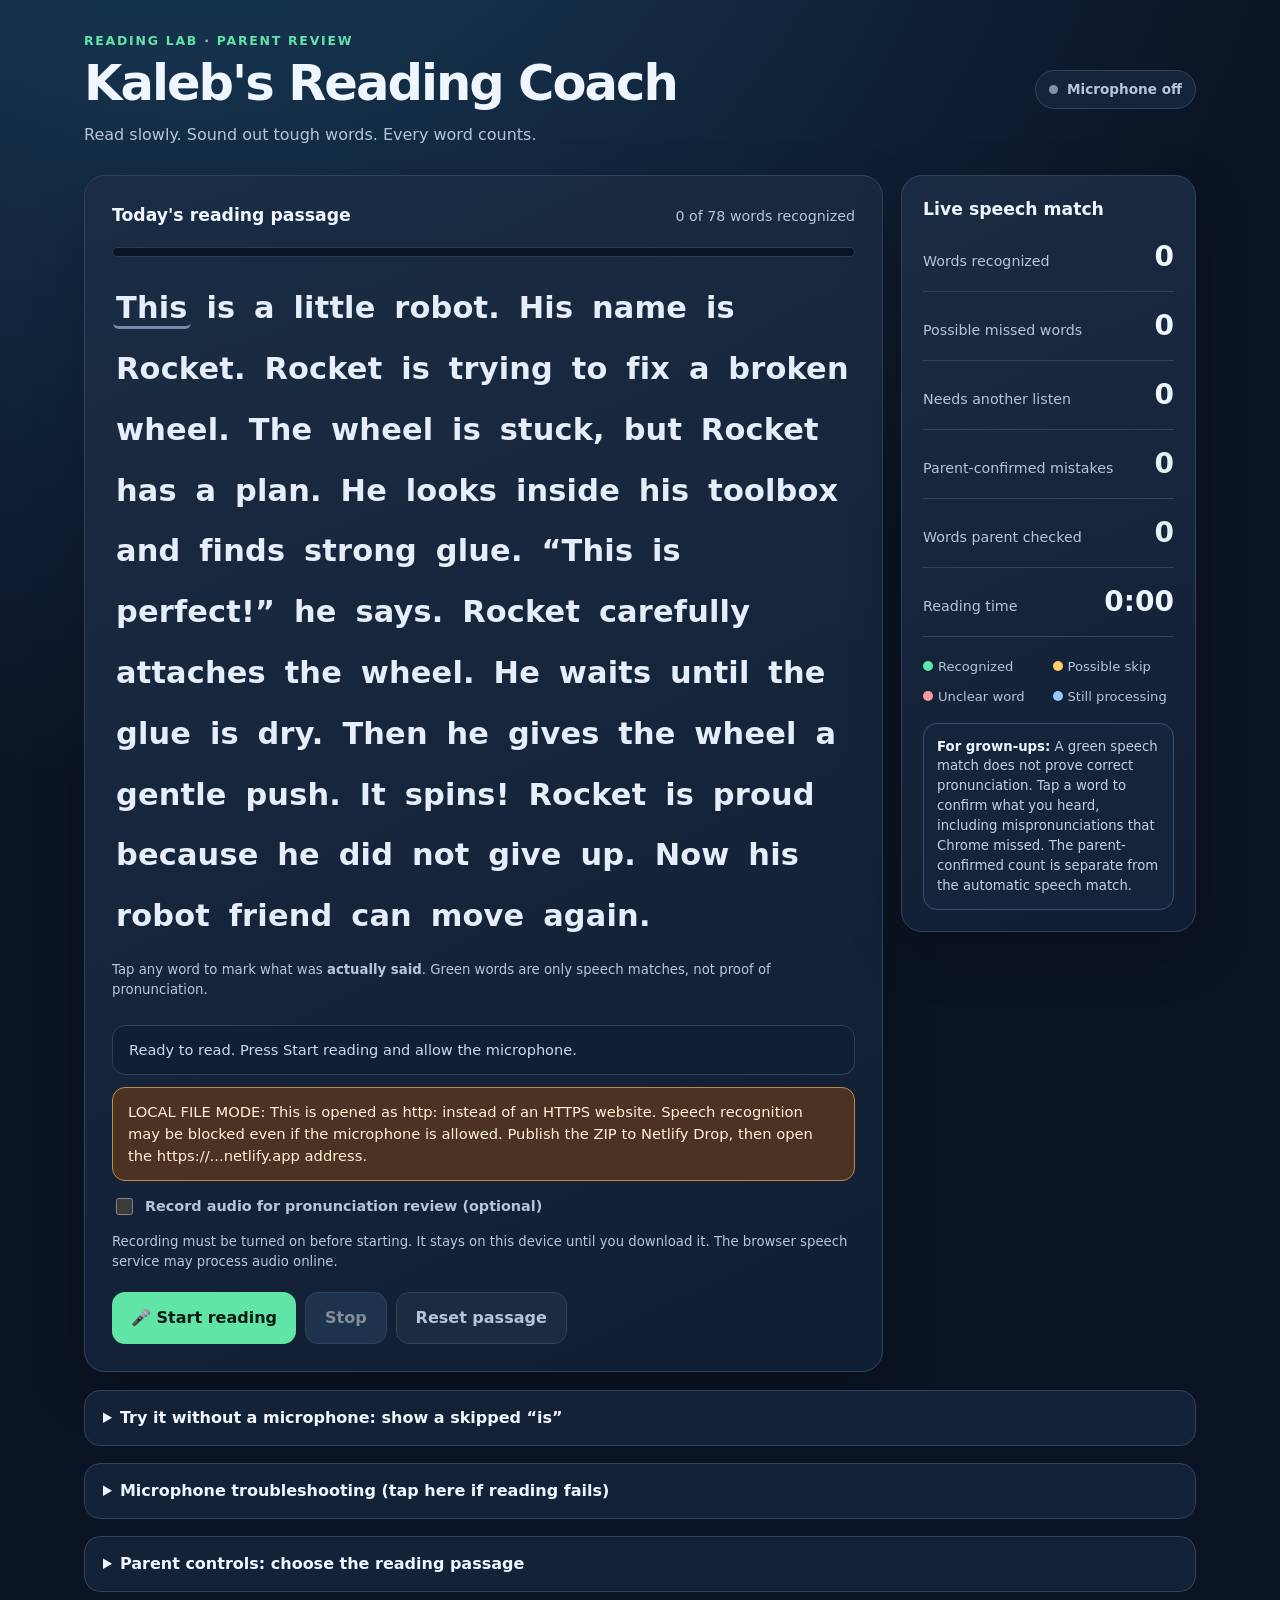
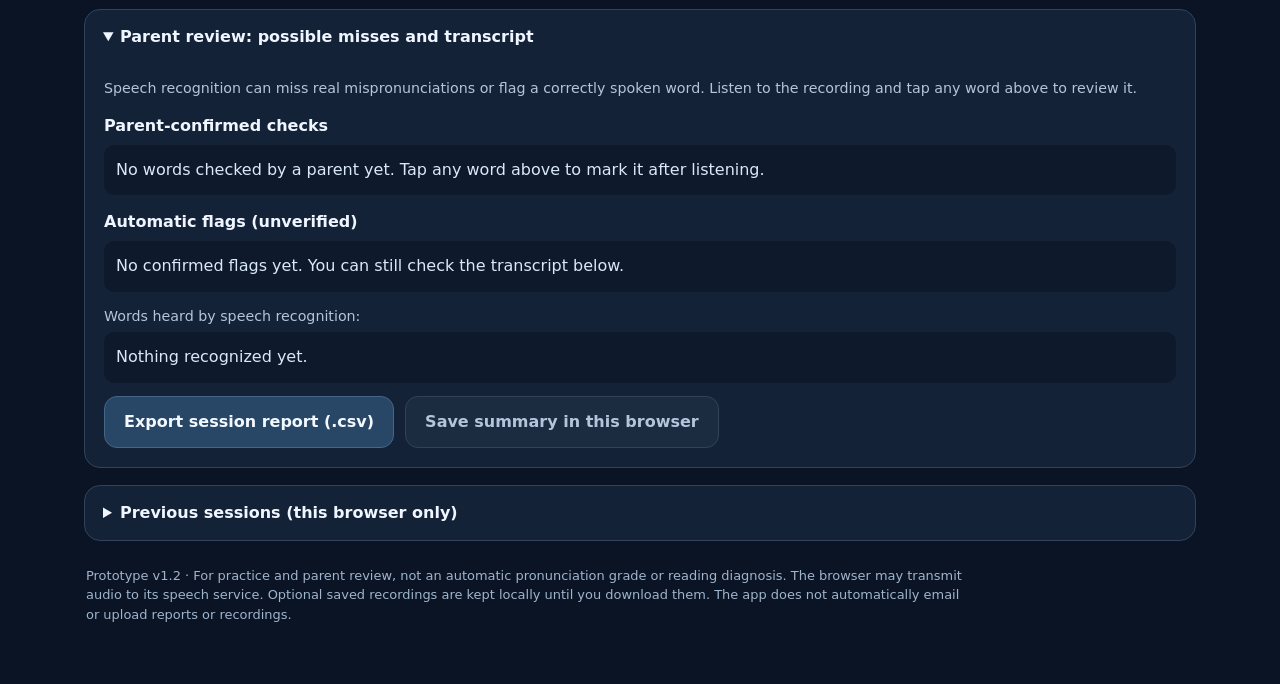
==== index.html @ f63aec81 "Publish original Reading Coach v1.2 app" ====
<!DOCTYPE html>
<html lang="en">
<head>
<meta charset="utf-8" />
<meta name="viewport" content="width=device-width, initial-scale=1" />
<meta name="color-scheme" content="dark" />
<title>Kaleb's Reading Coach | v1.2</title>
<style>
  :root { --bg: #0b1424; --panel: #16243a; --panel2:#101e32; --edge:#31425a; --text:#eff6ff; --muted:#b4c5db; --green:#61e5a6; --blue:#92caff; --amber:#ffce6a; --red:#ff9a98; --shadow:0 20px 55px rgba(0,0,0,.18); }
  * { box-sizing:border-box; }
  body { margin:0; color:var(--text); background:radial-gradient(circle at 15% -15%,#1a4060 0,transparent 40%),var(--bg); font-family:system-ui,-apple-system,"Segoe UI",Roboto,Arial,sans-serif; line-height:1.5; }
  button,input,textarea { font:inherit; }
  button { cursor:pointer; border:0; border-radius:13px; font-weight:720; padding:13px 19px; transition:transform .12s, filter .12s; }
  button:hover:not(:disabled) { filter:brightness(1.12); transform:translateY(-1px); }
  button:disabled { cursor:not-allowed; opacity:.5; }
  button:focus-visible, textarea:focus-visible, summary:focus-visible { outline:3px solid var(--blue); outline-offset:3px; }
  .wrap { max-width:1150px; margin:0 auto; padding:32px 19px 60px; }
  .top { display:flex; gap:18px; align-items:center; justify-content:space-between; flex-wrap:wrap; }
  .eyebrow { margin:0 0 5px; color:var(--green); text-transform:uppercase; font-weight:850; letter-spacing:.14em; font-size:.78rem; }
  h1 { font-size:clamp(2rem,5vw,3.1rem); line-height:1.12; margin:0; letter-spacing:-.04em; }
  .tagline { color:var(--muted); font-size:1rem; margin:12px 0 0; }
  .status { border:1px solid var(--edge); border-radius:100px; padding:8px 13px; background:var(--panel); color:var(--muted); font-size:.85rem; font-weight:730; display:inline-flex; gap:9px; align-items:center; }
  .dot { display:inline-block; width:9px; height:9px; background:#8292a5; border-radius:50%; }
  .status.live .dot { background:var(--green); box-shadow:0 0 0 5px rgba(97,229,166,.13); animation:breathe 1.5s ease-in-out infinite; }
  @keyframes breathe { 50% { opacity:.45; } }
  .main { display:grid; grid-template-columns:minmax(0,1fr) 295px; gap:18px; margin-top:28px; }
  .card { background:linear-gradient(155deg,rgba(27,45,68,.94),rgba(17,31,52,.96)); border:1px solid var(--edge); border-radius:21px; box-shadow:var(--shadow); }
  .reading { padding:27px; min-height:350px; }
  .sectiontop { display:flex; gap:10px; flex-wrap:wrap; align-items:center; justify-content:space-between; margin-bottom:18px; }
  h2 { font-size:1.08rem; margin:0; }
  .small { color:var(--muted); font-size:.89rem; }
  .meter { background:#091426; height:10px; border-radius:100px; overflow:hidden; margin:0 0 21px; border:1px solid #2a3b50; }
  .fill { height:100%; width:0; border-radius:100px; background:linear-gradient(90deg,#3fd9a1,#c0fbbb); transition:width .3s; }
  .passage { line-height:2.0; font-size:clamp(1.3rem,2.5vw,1.9rem); font-weight:590; letter-spacing:.006em; }
  .word { padding:1px 3px; margin:0 1px; border-radius:6px; display:inline; box-decoration-break:clone; -webkit-box-decoration-break:clone; color:#e5eefa; border-bottom:3px solid transparent; transition:background .15s,color .15s; }
  .word.correct { background:rgba(40,180,117,.19); color:#a0f7cb; border-bottom-color:#43d892; }
  .word.possible { background:rgba(255,194,62,.19); color:#ffe2a0; border-bottom-color:#ffbb36; }
  .word.check { background:rgba(251,101,96,.17); color:#ffb9b7; border-bottom-color:#fc7972; }
  .word.pending { background:rgba(107,180,247,.12); color:#d5eaff; border-bottom-color:#70b5ff; }
  .word.maybe { background:rgba(248,202,106,.08); color:#f4dab1; border-bottom-color:#f3c677; }
  .word.next { border-bottom-color:#758da8; }
  .word { cursor:pointer; }
  .word:focus-visible { outline:3px solid #c2d8f5; outline-offset:3px; }
  .word.parent-correct { background:rgba(42,171,117,.26); border-bottom-color:#e8fff0; color:#f0fff6; }
  .word.parent-pronunciation { background:rgba(235,88,138,.3); border-bottom-color:#ff83a8; color:#ffe3ed; }
  .word.parent-skipped { background:rgba(255,169,62,.3); border-bottom-color:#ffb350; color:#fff0d8; }
  .word.parent-unsure { background:rgba(155,151,246,.25); border-bottom-color:#b9b5ff; color:#ebeaff; }
  .manualPanel { background:#102b38; border:1px solid #37627a; margin-top:16px; padding:15px; border-radius:15px; }
  .manualPanel[hidden] { display:none; }
  .manualPanel strong { font-size:1.08rem; color:#f4fff7; }
  .manualPanel .row { margin-top:10px; }
  .manualPanel button { padding:10px 12px; font-size:.85rem; }
  .smallnote { font-size:.83rem; color:#b2c8dd; }
  .parentStats { color:#e0f5f2; }

  .connectionWarning { margin-top:12px; padding:13px 15px; background:#4b3222; border:1px solid #bd8d48; border-radius:13px; color:#fff1d3; font-size:.92rem; }
  .connectionWarning[hidden] {display:none;}
  .hint { background:#101f31; border:1px solid #2c425a; border-radius:13px; padding:13px 16px; margin-top:25px; font-size:.91rem; color:#cbd9ed; }
  .controls { display:flex; gap:9px; margin-top:20px; flex-wrap:wrap; }
  .primary { color:#061b16; background:var(--green); }
  .secondary { color:#f2f8ff; background:#284665; border:1px solid #456687; }
  .ghost { color:var(--muted); background:#1b2b40; border:1px solid var(--edge); }
  .side { padding:21px; align-self:start; }
  .stat { display:flex; justify-content:space-between; gap:10px; align-items:baseline; padding:13px 0; border-bottom:1px solid #304159; }
  .stat:last-of-type { border:0; }
  .stat strong { font-size:1.75rem; font-variant-numeric:tabular-nums; }
  .stat span { font-size:.89rem; color:var(--muted); }
  .legend { display:grid; grid-template-columns:1fr 1fr; gap:10px 8px; font-size:.82rem; color:var(--muted); padding-top:20px; }
  .key { width:10px;height:10px; display:inline-block; border-radius:50%; margin-right:5px; }
  .info { margin-top:16px; border:1px solid #365077; background:#14253b; border-radius:14px; padding:13px; font-size:.83rem; color:#bcd1e8; }
  .info strong {color:#ecf5ff;}
  .below { margin-top:18px; display:grid; gap:17px; }
  details { border:1px solid var(--edge); border-radius:16px; background:#142238; overflow:hidden; }
  summary { padding:15px 18px; cursor:pointer; font-weight:750; }
  .inner { padding:0 19px 19px; }
  label { display:block; margin-bottom:6px; font-weight:720; font-size:.87rem; }
  textarea { width:100%; min-height:145px; resize:vertical; background:#0d1829; border:1px solid #405471; border-radius:11px; padding:12px 14px; color:#eff6ff; }
  .row { display:flex; gap:11px; align-items:center; flex-wrap:wrap; }
  .row > * { flex-shrink:0; }
  .checkbox { margin:14px 0; display:flex; align-items:center; gap:9px; font-size:.9rem; color:var(--muted); }
  .checkbox input { width:17px; height:17px; accent-color:#58dca4; }
  .recordings { border:1px solid var(--edge); background:#0e1a2d; border-radius:13px; padding:13px; margin-top:15px; }
  .recordings audio { width:100%; margin-top:9px; }
  .results { line-height:1.65; white-space:pre-wrap; word-wrap:break-word; background:#0e192b; padding:12px; border-radius:10px; color:#d9e9fa; }
  .historyitem { padding:8px 0; border-bottom:1px solid #304159; color:#c2d2e6; }
  .historyitem:last-child {border:0;}
  .footer { font-size:.81rem; color:#9fb4cd; margin:25px 2px 0; max-width:880px; }
  .sr-only { position:absolute; width:1px;height:1px; padding:0;margin:-1px;overflow:hidden;clip:rect(0,0,0,0);white-space:nowrap;border:0; }
  @media(max-width:760px){ .main{grid-template-columns:1fr}.reading{padding:20px; min-height:240px}.side{padding:18px}.wrap{padding-top:24px}.passage{line-height:2.15}.controls button{flex:1}.tagline{font-size:.93rem} }
</style>
</head>
<body>
<div class="wrap">
  <header class="top">
    <div><p class="eyebrow">Reading Lab · Parent Review</p><h1>Kaleb's Reading Coach</h1><p class="tagline">Read slowly. Sound out tough words. Every word counts.</p></div>
    <div class="status" id="micStatus"><span class="dot"></span><span id="statusText">Microphone off</span></div>
  </header>
  <main class="main">
    <section class="card reading" aria-label="Reading passage">
      <div class="sectiontop"><h2>Today's reading passage</h2><span class="small" id="counter">0 of 0 words recognized</span></div>
      <div class="meter" role="progressbar" aria-label="Words recognized" aria-valuemin="0" aria-valuemax="100" aria-valuenow="0" id="bar"><div class="fill" id="fill"></div></div>
      <div class="passage" id="passage" aria-label="Interactive words; tap any word to review it"></div>
      <p class="smallnote">Tap any word to mark what was <strong>actually said</strong>. Green words are only speech matches, not proof of pronunciation.</p>
      <div class="manualPanel" id="manualPanel" hidden>
        <div>Parent reviewing word <strong id="selectedWord">-</strong></div>
        <div class="smallnote" id="selectedWordStatus">Listen to the recording or the child before marking.</div>
        <div class="row">
          <button type="button" class="primary" data-parent-mark="correct">Read correctly</button>
          <button type="button" class="secondary" data-parent-mark="pronunciation">Mispronounced</button>
          <button type="button" class="secondary" data-parent-mark="skipped">Skipped</button>
          <button type="button" class="secondary" data-parent-mark="unsure">Not sure</button>
          <button type="button" class="ghost" data-parent-mark="clear">Clear mark</button>
        </div>
      </div>
      <div class="hint" id="hint" role="status">Press <strong>Start reading</strong>, allow the microphone, and read the passage aloud. Try your best, not your fastest.</div>
      <div id="connectionWarning" class="connectionWarning" role="alert" hidden></div>
      <label class="checkbox"><input id="recordAudio" type="checkbox"> Record audio for pronunciation review (optional)</label>
      <p class="smallnote">Recording must be turned on before starting. It stays on this device until you download it. The browser speech service may process audio online.</p>
      <div class="controls">
        <button class="primary" id="startBtn">🎤 Start reading</button>
        <button class="secondary" id="stopBtn" disabled>Stop</button>
        <button class="ghost" id="resetBtn">Reset passage</button>
      </div>
    </section>
    <aside class="card side" aria-label="Reading summary">
      <h2>Live speech match</h2>
      <div class="stat"><span>Words recognized</span><strong id="matched">0</strong></div>
      <div class="stat"><span>Possible missed words</span><strong id="missed">0</strong></div>
      <div class="stat"><span>Needs another listen</span><strong id="unclear">0</strong></div>
      <div class="stat"><span>Parent-confirmed mistakes</span><strong id="parentErrors" class="parentStats">0</strong></div>
      <div class="stat"><span>Words parent checked</span><strong id="parentReviewed" class="parentStats">0</strong></div>
      <div class="stat"><span>Reading time</span><strong id="clock">0:00</strong></div>
      <div class="legend">
        <div><span class="key" style="background:#61e5a6"></span>Recognized</div>
        <div><span class="key" style="background:#ffce6a"></span>Possible skip</div>
        <div><span class="key" style="background:#ff9a98"></span>Unclear word</div>
        <div><span class="key" style="background:#92caff"></span>Still processing</div>
      </div>
      <div class="info"><strong>For grown-ups:</strong> A green speech match does not prove correct pronunciation. Tap a word to confirm what you heard, including mispronunciations that Chrome missed. The parent-confirmed count is separate from the automatic speech match.</div>
    </aside>
  </main>
  <section class="below">
    <details><summary>Try it without a microphone: show a skipped “is”</summary>
      <div class="inner"><p class="small">See what the colours look like. The demo intentionally skips a word in a short sentence.</p><button class="secondary" id="demoBtn">Run skipped-word demo</button> <button class="ghost" id="demoCorrectBtn">Run correct-reading demo</button></div>
    </details>
    <details id="diagnostics"><summary>Microphone troubleshooting (tap here if reading fails)</summary>
      <div class="inner">
        <p class="small">First open the app using an https:// website, not a downloaded file. Then run the check below. It requests the microphone briefly and immediately releases it. It does not record or save sound.</p>
        <button class="secondary" id="micTestBtn">Check microphone permission</button>
        <p class="results" id="micTestResult" role="status" style="margin-top:12px">Not checked yet.</p>
        <p class="small" id="environmentDetails"></p>
      </div>
    </details>
    <details><summary>Parent controls: choose the reading passage</summary>
      <div class="inner"><label for="passageInput">Paste your own short passage (roughly 30–200 words)</label><textarea id="passageInput" spellcheck="true"></textarea><p class="small">Start with a short, plain-text passage. Comic-book speech bubbles and photo-to-text import can come later.</p><div class="row"><button class="secondary" id="loadBtn">Use this passage</button><button class="ghost" id="sampleBtn">Restore sample</button></div><p class="small">Recordings are optional and not sent to us. Use the visible recording toggle above the Start button before reading.</p></div>
    </details>
    <details open><summary>Parent review: possible misses and transcript</summary>
      <div class="inner"><p class="small">Speech recognition can miss real mispronunciations or flag a correctly spoken word. Listen to the recording and tap any word above to review it.</p><h3 style="font-size:1rem;margin:10px 0 7px">Parent-confirmed checks</h3><div id="parentMarkSummary" class="results">No words checked by a parent yet.</div><h3 style="font-size:1rem;margin:15px 0 7px">Automatic flags (unverified)</h3><div id="issueList" class="results">No flagged words yet.</div><p class="small" style="margin-bottom:5px">Words heard by speech recognition:</p><div id="heardText" class="results">Nothing recognized yet.</div><div class="row" style="margin-top:13px"><button class="secondary" id="exportBtn">Export session report (.csv)</button><button class="ghost" id="saveBtn">Save summary in this browser</button></div><div id="audioPanel" class="recordings" hidden><strong>Audio recording</strong><audio id="player" controls></audio><div class="row" style="margin-top:9px"><button class="secondary" id="downloadAudioBtn">Download audio</button></div></div></div>
    </details>
    <details><summary>Previous sessions (this browser only)</summary><div class="inner" id="history">No previous sessions.</div></details>
  </section>
  <p class="footer">Prototype v1.2 · For practice and parent review, not an automatic pronunciation grade or reading diagnosis. The browser may transmit audio to its speech service. Optional saved recordings are kept locally until you download them. The app does not automatically email or upload reports or recordings.</p>
</div>
<script>
(() => {
  'use strict';
  const DEFAULT_PASSAGE = 'This is a little robot. His name is Rocket. Rocket is trying to fix a broken wheel. The wheel is stuck, but Rocket has a plan. He looks inside his toolbox and finds strong glue. “This is perfect!” he says. Rocket carefully attaches the wheel. He waits until the glue is dry. Then he gives the wheel a gentle push. It spins! Rocket is proud because he did not give up. Now his robot friend can move again.';
  const DEMO_PASSAGE = 'This is glue. Strong stuff!';
  const $ = id => document.getElementById(id);
  const Recognition = window.SpeechRecognition || window.webkitSpeechRecognition;
  let expected = [], states = [], currentlyListening = false, recognition = null;
  let previousFinal = '', currentFinal = '', currentInterim = '', startsAt = 0, elapsedBefore = 0, timer = null;
  let mediaRecorder = null, mediaStream = null, recordedChunks = [], recordedBlob = null, audioObjectUrl = null;
  let parentMarks = new Map();
  let selectedWordIndex = null;
  const markLabels = {correct:'Read correctly',pronunciation:'Mispronounced',skipped:'Skipped',unsure:'Not sure'};
  let history = [];
  try { history = JSON.parse(localStorage.getItem('kaleb-reading-history-v1') || '[]'); if (!Array.isArray(history)) history = []; } catch { history=[]; }
  const normalize = s => s.toLowerCase().normalize('NFD').replace(/[\p{M}]/gu,'').replace(/[^\p{L}\p{N}]/gu,'');
  const speechWords = s => (s.match(/[\p{L}\p{M}\p{N}]+(?:['’][\p{L}\p{M}\p{N}]+)*/gu) || []).map(normalize).filter(Boolean);
  function createExpected(text) {
    const tokens = text.match(/\S+/g) || [];
    return tokens.map(display=>({display, value:normalize(display)})).filter(w=>w.value).slice(0,230);
  }
  const allHeard = () => [previousFinal,currentFinal,currentInterim].filter(Boolean).join(' ').trim();
  const finalHeard = () => [previousFinal,currentFinal].filter(Boolean).join(' ').trim();
  const clockFormat = sec => Math.floor(sec / 60) + ':' + String(sec % 60).padStart(2,'0');
  function elapsed() { return elapsedBefore + (currentlyListening && startsAt ? Math.floor((Date.now()-startsAt)/1000) : 0); }
  function setHint(txt) { $('hint').textContent = txt; }
  function setStatus(txt,live) { $('statusText').textContent=txt; $('micStatus').classList.toggle('live',!!live); }
  function align(heard, confirmedCount) {
    const n=heard.length, m=Math.min(expected.length,Math.max(12,n+16)), stride=n+1;
    const costs=new Float32Array((m+1)*stride), back=new Uint8Array((m+1)*stride);
    const INS=1.15, SKIP=1.15, SUB=1.8;
    for(let i=1;i<=m;i++){costs[i*stride]=i*SKIP;back[i*stride]=2;}
    for(let j=1;j<=n;j++){costs[j]=j*INS;back[j]=3;}
    for(let i=1;i<=m;i++) {
      for(let j=1;j<=n;j++) {
        const exact=expected[i-1].value===heard[j-1];
        let value=costs[(i-1)*stride+j-1]+(exact?0:SUB), dir=1;
        const skip=costs[(i-1)*stride+j]+SKIP;
        const extra=costs[i*stride+j-1]+INS;
        if(skip<value-.00001) { value=skip;dir=2; }
        if(extra<value-.00001) { value=extra;dir=3; }
        costs[i*stride+j]=value; back[i*stride+j]=dir;
      }
    }
    // The text after the last recognized word has not yet been read; do not mark it as skipped.
    let bestEnd=0, bestCost=Infinity;
    for(let i=0;i<=m;i++) {
      const cost=costs[i*stride+n] - i*0.0001;
      if(cost<bestCost){bestCost=cost;bestEnd=i;}
    }
    const result=new Array(expected.length).fill('unread');
    let i=bestEnd, j=n;
    while(i>0 || j>0){
      const dir=back[i*stride+j];
      if(dir===1){
        const exact=expected[i-1].value===heard[j-1];
        result[i-1]=exact ? (j<=confirmedCount?'correct':'pending') : (j<=confirmedCount?'check':'pending');
        i--; j--;
      } else if(dir===2){
        result[i-1]=j<=confirmedCount?'possible':'maybe';
        i--;
      } else if(dir===3){j--;}
      else {break;}
    }
    return result;
  }
  function render() {
    const heard=speechWords(allHeard()); const confirmedCount=speechWords(finalHeard()).length;
    states=align(heard,confirmedCount);
    const passage=$('passage'); passage.replaceChildren();
    const firstUnread=states.findIndex(s=>s==='unread');
    expected.forEach((word,index)=>{
      const span=document.createElement('span');
      span.className='word '+states[index]+(index===firstUnread?' next':'');
      const manualMark=parentMarks.get(index);
      if(manualMark)span.classList.add('parent-'+manualMark);
      span.dataset.index=String(index);
      span.setAttribute('role','button');
      span.tabIndex=0;
      span.setAttribute('aria-label',`Review word ${index+1}: ${word.display}. ${manualMark ? markLabels[manualMark] : 'No parent mark yet'}`);
      span.textContent=word.display;
      span.title=states[index]==='correct'?'Recognized':states[index]==='possible'?'Possible skip — adult check needed':states[index]==='check'?'Recognition did not match this word': 'Not confirmed yet';
      passage.append(span,document.createTextNode(' '));
    });
    const correct=states.filter(s=>s==='correct').length;
    const possible=states.filter(s=>s==='possible').length;
    const unclear=states.filter(s=>s==='check').length;
    $('matched').textContent=correct; $('missed').textContent=possible; $('unclear').textContent=unclear;
    $('parentErrors').textContent=[...parentMarks.values()].filter(v=>v==='pronunciation'||v==='skipped').length;
    $('parentReviewed').textContent=parentMarks.size;
    $('counter').textContent=`${correct} of ${expected.length} words recognized`;
    const percentage=expected.length?Math.round(correct/expected.length*100):0;
    $('fill').style.width=percentage+'%'; $('bar').setAttribute('aria-valuenow',percentage);
    $('clock').textContent=clockFormat(elapsed());
    const issues=expected.map((w,index)=>({w,index,state:states[index]})).filter(x=>x.state==='possible'||x.state==='check');
    $('issueList').textContent=issues.length ? issues.map(x=>`Word ${x.index+1}: "${x.w.display}" — ${x.state==='possible'?'possible skipped word':'heard differently / needs check'}`).join('\n') : 'No confirmed flags yet. You can still check the transcript below.';
    $('heardText').textContent=allHeard() || 'Nothing recognized yet.';
    const manual=[...parentMarks].sort((a,b)=>a[0]-b[0]).map(([index,mark])=>`Word ${index+1}: "${expected[index].display}" - ${markLabels[mark]}`);
    $('parentMarkSummary').textContent=manual.length?manual.join('\n'):'No words checked by a parent yet. Tap any word above to mark it after listening.';
    renderParentSelection();
  }
  function renderParentSelection(){
    const valid=Number.isInteger(selectedWordIndex)&&selectedWordIndex>=0&&selectedWordIndex<expected.length;
    $('manualPanel').hidden=!valid;
    if(!valid)return;
    const idx=selectedWordIndex;
    $('selectedWord').textContent=`#${idx+1} "${expected[idx].display}"`;
    const mark=parentMarks.get(idx);
    $('selectedWordStatus').textContent=mark?`Parent marked: ${markLabels[mark]}. Tap another result to change it.`:'No parent mark yet. Check the recording or listen live before deciding.';
  }
  function selectWord(index){
    if(!Number.isInteger(index)||index<0||index>=expected.length)return;
    selectedWordIndex=index;
    renderParentSelection();
    if(window.innerWidth<760)$('manualPanel').scrollIntoView({behavior:'smooth',block:'nearest'});
  }
  function applyParentMark(mark){
    if(selectedWordIndex===null||!expected[selectedWordIndex])return;
    if(mark==='clear')parentMarks.delete(selectedWordIndex);
    else if(Object.hasOwn(markLabels,mark))parentMarks.set(selectedWordIndex,mark);
    render();
  }
  function clearTranscript() { previousFinal=''; currentFinal=''; currentInterim=''; elapsedBefore=0; startsAt=0; parentMarks.clear(); selectedWordIndex=null; render(); }
  function updateButtons() { $('startBtn').disabled=currentlyListening; $('stopBtn').disabled=!currentlyListening; $('loadBtn').disabled=currentlyListening; $('resetBtn').disabled=currentlyListening; $('demoBtn').disabled=currentlyListening; $('demoCorrectBtn').disabled=currentlyListening; $('recordAudio').disabled=currentlyListening; }
  function setPassage(text, persist=true) {
    const tokens=createExpected(text);
    if(!tokens.length) {alert('Please add at least one readable word.');return false;}
    expected=tokens; $('passageInput').value=text; clearTranscript(); setHint('Ready to read. Press Start reading and allow the microphone.');
    if(persist)try { localStorage.setItem('kaleb-reading-passage-v1',text); } catch {}
    return true;
  }
  function refreshHistory(){
    const div=$('history');div.replaceChildren();
    if(!history.length){div.textContent='No previous sessions.';return;}
    history.slice(0,12).forEach(item=>{
      const line=document.createElement('div'); line.className='historyitem';
      const parentInfo=Number.isInteger(item.parentReviewed)?` Parent checked ${item.parentReviewed}; confirmed ${item.parentErrors||0} mistakes.`:'';
      line.textContent=`${item.date}: ${item.matched}/${item.total} speech matches; ${item.possible} possible skips; ${item.check} unclear; ${clockFormat(item.seconds)}.${parentInfo}`;
      div.append(line);
    });
  }
  function getReport() {
    const issues=expected.map((w,i)=>({word:w.display,number:i+1,status:states[i]})).filter(x=>x.status==='possible'||x.status==='check');
    const parentChecks=[...parentMarks].sort((a,b)=>a[0]-b[0]).map(([i,status])=>({number:i+1,word:expected[i].display,status}));
    return {version:'1.2',date:new Date().toLocaleString('en-CA'), total:expected.length,matched:states.filter(s=>s==='correct').length,possible:states.filter(s=>s==='possible').length,check:states.filter(s=>s==='check').length,seconds:elapsed(),issues,recognized:allHeard(),passage:expected.map(w=>w.display).join(' '),parentChecks,parentReviewed:parentChecks.length,parentErrors:parentChecks.filter(x=>x.status==='pronunciation'||x.status==='skipped').length,parentPronunciation:parentChecks.filter(x=>x.status==='pronunciation').length,parentSkipped:parentChecks.filter(x=>x.status==='skipped').length};
  }
  function storeReport(){
    const r=getReport(); history.unshift(r);history=history.slice(0,20);
    try{localStorage.setItem('kaleb-reading-history-v1',JSON.stringify(history));}catch{}
    refreshHistory();setHint('Session summary saved on this computer. To share with Dad, export the report below.');
  }
  function download(blob,filename){
    const url=URL.createObjectURL(blob);const a=document.createElement('a');a.href=url;a.download=filename;document.body.append(a);a.click();a.remove();setTimeout(()=>URL.revokeObjectURL(url),10000);
  }
  const csvCell = value => '"'+String(value??'').replace(/"/g,'""')+'"';
  function exportCsv(){
    const r=getReport();
    const entries=[
      ['Metric','Value'],['App version',r.version],['Date',r.date],['Speech-matched words (not pronunciation accuracy)',r.matched],['Total words',r.total],['Automatic possible skips (unverified)',r.possible],['Automatic unclear words (unverified)',r.check],['Parent reviewed words',r.parentReviewed],['Parent-confirmed mispronunciations',r.parentPronunciation],['Parent-confirmed skips',r.parentSkipped],['Parent-confirmed mistakes total',r.parentErrors],['Duration (seconds)',r.seconds],['Potential automatic issues',r.issues.map(x=>`#${x.number} ${x.word} (${x.status})`).join('; ')],['Parent-reviewed words',r.parentChecks.map(x=>`#${x.number} ${x.word}: ${markLabels[x.status]}`).join('; ')],['Passage',r.passage],['Speech recognition transcript',r.recognized],['Important note','Green is a speech-to-text match, not proven accurate pronunciation. Parent checks require listening.'],[],
      ['Word number','Word','Automatic speech-match result','Parent review'],
      ...expected.map((w,index)=>[index+1,w.display,states[index]||'unread',markLabels[parentMarks.get(index)]||'Not reviewed'])
    ];
    const csv='\ufeff'+entries.map(row=>row.map(csvCell).join(',')).join('\r\n');
    download(new Blob([csv],{type:'text/csv;charset=utf-8'}),'kaleb-reading-'+new Date().toISOString().slice(0,10)+'.csv');
    setHint('Session report downloaded with automatic flags and separate parent-confirmed mistakes. Download audio separately if it was recorded.');
  }
  async function beginAudioRecording(){
    if(!$('recordAudio').checked) return;
    if(!navigator.mediaDevices?.getUserMedia || !window.MediaRecorder){setHint('Audio recording is unavailable in this browser. Speech tracking may still work.');return;}
    try {
      mediaStream=await navigator.mediaDevices.getUserMedia({audio:true});
      if(!currentlyListening){mediaStream.getTracks().forEach(t=>t.stop());mediaStream=null;return;}
      const mime=['audio/webm;codecs=opus','audio/webm','audio/mp4'].find(type=>MediaRecorder.isTypeSupported(type));
      mediaRecorder=new MediaRecorder(mediaStream,mime?{mimeType:mime}:undefined);
      recordedChunks=[];
      mediaRecorder.ondataavailable=e=>{if(e.data.size)recordedChunks.push(e.data);};
      mediaRecorder.onstop=()=>{
        recordedBlob=new Blob(recordedChunks,{type:mediaRecorder.mimeType||'audio/webm'});
        if(audioObjectUrl)URL.revokeObjectURL(audioObjectUrl);
        audioObjectUrl=URL.createObjectURL(recordedBlob);
        $('player').src=audioObjectUrl; $('audioPanel').hidden=false;
        if(mediaStream){mediaStream.getTracks().forEach(t=>t.stop());mediaStream=null;}
      };
      mediaRecorder.start();
    } catch(err){setHint('Optional audio recording was unavailable. You can still try the live word tracking.');}
  }
  function finishAudio(){
    if(mediaRecorder?.state==='recording')mediaRecorder.stop();
    else if(mediaStream){mediaStream.getTracks().forEach(t=>t.stop());mediaStream=null;}
  }
  function stop(){
    if(!currentlyListening)return;
    elapsedBefore=elapsed();currentlyListening=false;startsAt=0;
    clearInterval(timer);timer=null;
    if(recognition){try{recognition.stop();}catch{}}
    finishAudio();updateButtons();setStatus('Microphone off',false);setHint('Reading stopped. Check the flagged words with a grown-up, then save or export your results.');render();
  }
  function startRecognizer(){
    const instance=new Recognition();
    recognition=instance;
    instance.lang='en-CA';instance.continuous=true;instance.interimResults=true;instance.maxAlternatives=1;
    instance.onresult=e=>{
      if(recognition!==instance)return;
      const finals=[],partials=[];
      for(let i=0;i<e.results.length;i++){
        const res=e.results[i]; if(res.isFinal)finals.push(res[0].transcript);else partials.push(res[0].transcript);
      }
      currentFinal=finals.join(' ').trim();currentInterim=partials.join(' ').trim();render();
    };
    instance.onerror=e=>{
      if(recognition!==instance)return;
      const code=e.error || 'unknown';
      const advice={
        'not-allowed':'Chrome was not allowed to use the microphone. Open this app on HTTPS, tap the site icon by the address, then allow the microphone. Check Android Settings > Apps > Chrome > Permissions as well.',
        'service-not-allowed':'The browser blocked the speech recognition SERVICE (not necessarily the microphone). Try the HTTPS version in desktop Chrome or Edge, or update Chrome and Google speech services.',
        'audio-capture':'Chrome could not access a microphone. Check device/browser microphone permission and close other apps using the mic.',
        'network':'The speech service could not connect. Check that the device is online and retry.',
        'language-not-supported':'The browser did not accept English (Canada). Try a current Chrome or Edge browser.'
      };
      if(advice[code]){
        stop();
        setHint('Speech recognition error: '+code+'. '+advice[code]+' Open Microphone troubleshooting below to test the microphone separately.');
        $('micTestResult').textContent='Last speech-recognition error: '+code+' (this is different from the basic microphone permission test).';
      }else if(code!=='no-speech' && code!=='aborted'){
        stop();
        setHint('Speech recognition error: '+code+'. Check the microphone troubleshooting section for the next step.');
      }
    };
    instance.onend=()=>{
      if(recognition!==instance)return;
      if(currentFinal){previousFinal=[previousFinal,currentFinal].filter(Boolean).join(' ');currentFinal='';}
      currentInterim='';render();
      if(currentlyListening){setTimeout(()=>{if(currentlyListening&&recognition===instance)try{startRecognizer();}catch{stop();setHint('Recognition stopped unexpectedly. Press Start reading to try again.');}},350);}
    };
    instance.start();
  }
  async function start(){
    if(currentlyListening)return;
    if(!Recognition){setHint('This browser does not offer Web Speech Recognition. Try current desktop Chrome or Edge. You can still run the demo below.');return;}
    clearTranscript();recordedBlob=null;$('audioPanel').hidden=true;
    if(audioObjectUrl){URL.revokeObjectURL(audioObjectUrl);audioObjectUrl=null;}
    currentlyListening=true; startsAt=Date.now();setStatus('Listening now',true);updateButtons();
    setHint('Read out loud. Green is a word match, not a pronunciation grade. A parent can tap words to record confirmed mispronunciations or skips.');
    timer=setInterval(()=>{$('clock').textContent=clockFormat(elapsed());},1000);
    // Audio recording is optional. Do not block word tracking if the recording service fails.
    beginAudioRecording();
    try{startRecognizer();}catch(e){stop();setHint('Could not start microphone recognition. Try Chrome or Edge, or open this page using a secure HTTPS website.');}
  }
  // An explicit mic test lets parents distinguish microphone access from speech-service availability.
  $('micTestBtn').addEventListener('click',async()=>{
    const target=$('micTestResult');
    if(!navigator.mediaDevices?.getUserMedia){
      target.textContent='Microphone test unavailable. This browser/page does not expose getUserMedia. Try opening the app from an HTTPS address in Chrome.';
      return;
    }
    target.textContent='Checking microphone permission...';
    let stream;
    try{
      stream=await navigator.mediaDevices.getUserMedia({audio:true});
      target.textContent='PASS: Chrome can use the microphone on this page. If reading still fails, the speech-recognition service may be blocked. Please send the exact speech error code shown above.';
    }catch(error){
      target.textContent='FAIL: '+(error?.name||'UnknownError')+'. '+(error?.message||'')+' Check Chrome site permissions and Android microphone permissions; use the HTTPS page.';
    }finally{if(stream)stream.getTracks().forEach(track=>track.stop());}
  });
  $('passage').addEventListener('click',event=>{
    const word=event.target.closest('.word');
    if(word && $('passage').contains(word))selectWord(Number(word.dataset.index));
  });
  $('passage').addEventListener('keydown',event=>{
    if(event.key==='Enter'||event.key===' '){
      const word=event.target.closest('.word');
      if(word && $('passage').contains(word)){event.preventDefault();selectWord(Number(word.dataset.index));}
    }
  });
  document.querySelectorAll('[data-parent-mark]').forEach(btn=>btn.addEventListener('click',()=>applyParentMark(btn.dataset.parentMark)));
  $('startBtn').addEventListener('click',start);
  $('stopBtn').addEventListener('click',stop);
  $('resetBtn').addEventListener('click',()=>{clearTranscript();setHint('Passage reset. Try reading again at your own pace.');});
  $('loadBtn').addEventListener('click',()=>{if(setPassage($('passageInput').value))setHint('New passage ready. Press Start reading.');});
  $('sampleBtn').addEventListener('click',()=>setPassage(DEFAULT_PASSAGE));
  $('demoBtn').addEventListener('click',()=>{setPassage(DEMO_PASSAGE,false);previousFinal='This glue strong stuff';render();setHint('Demo: Kaleb said “This glue. Strong stuff!” The app flagged “is” as possibly skipped. This is only a simulated example.');});
  $('demoCorrectBtn').addEventListener('click',()=>{setPassage(DEMO_PASSAGE,false);previousFinal='This is glue strong stuff';render();setHint('Demo: every word was recognized in the correct order. Real microphone results can be less reliable.');});
  $('saveBtn').addEventListener('click',storeReport);
  $('exportBtn').addEventListener('click',exportCsv);
  $('downloadAudioBtn').addEventListener('click',()=>{
    if(!recordedBlob){setHint('No saved audio recording yet. Enable Record audio before starting a session.');return;}
    download(recordedBlob,'kaleb-reading-audio-'+new Date().toISOString().slice(0,10)+(recordedBlob.type.includes('mp4')?'.m4a':'.webm'));
  });
  // Store passage only. Audio is never silently uploaded, stored, or shared by this page.
  let initial=DEFAULT_PASSAGE;
  try{initial=localStorage.getItem('kaleb-reading-passage-v1')||DEFAULT_PASSAGE;}catch{}
  setPassage(initial);refreshHistory();updateButtons();
  const scheme=location.protocol;
  const servedOverHttps=(scheme==='https:');
  $('environmentDetails').textContent='Page address type: '+scheme+' | Secure context: '+String(!!window.isSecureContext)+' | Browser speech recognition: '+(Recognition?'Available':'Unavailable')+'.';
  if(!servedOverHttps && location.hostname!=='localhost' && location.hostname!=='127.0.0.1'){
    $('connectionWarning').hidden=false;
    $('connectionWarning').textContent='LOCAL FILE MODE: This is opened as '+scheme+' instead of an HTTPS website. Speech recognition may be blocked even if the microphone is allowed. Publish the ZIP to Netlify Drop, then open the https://...netlify.app address.';
  }
  if(!Recognition)setHint('Live microphone recognition is not available in this browser. Try desktop Chrome or Edge, or use the demo below.');
})();
</script>
</body>
</html>
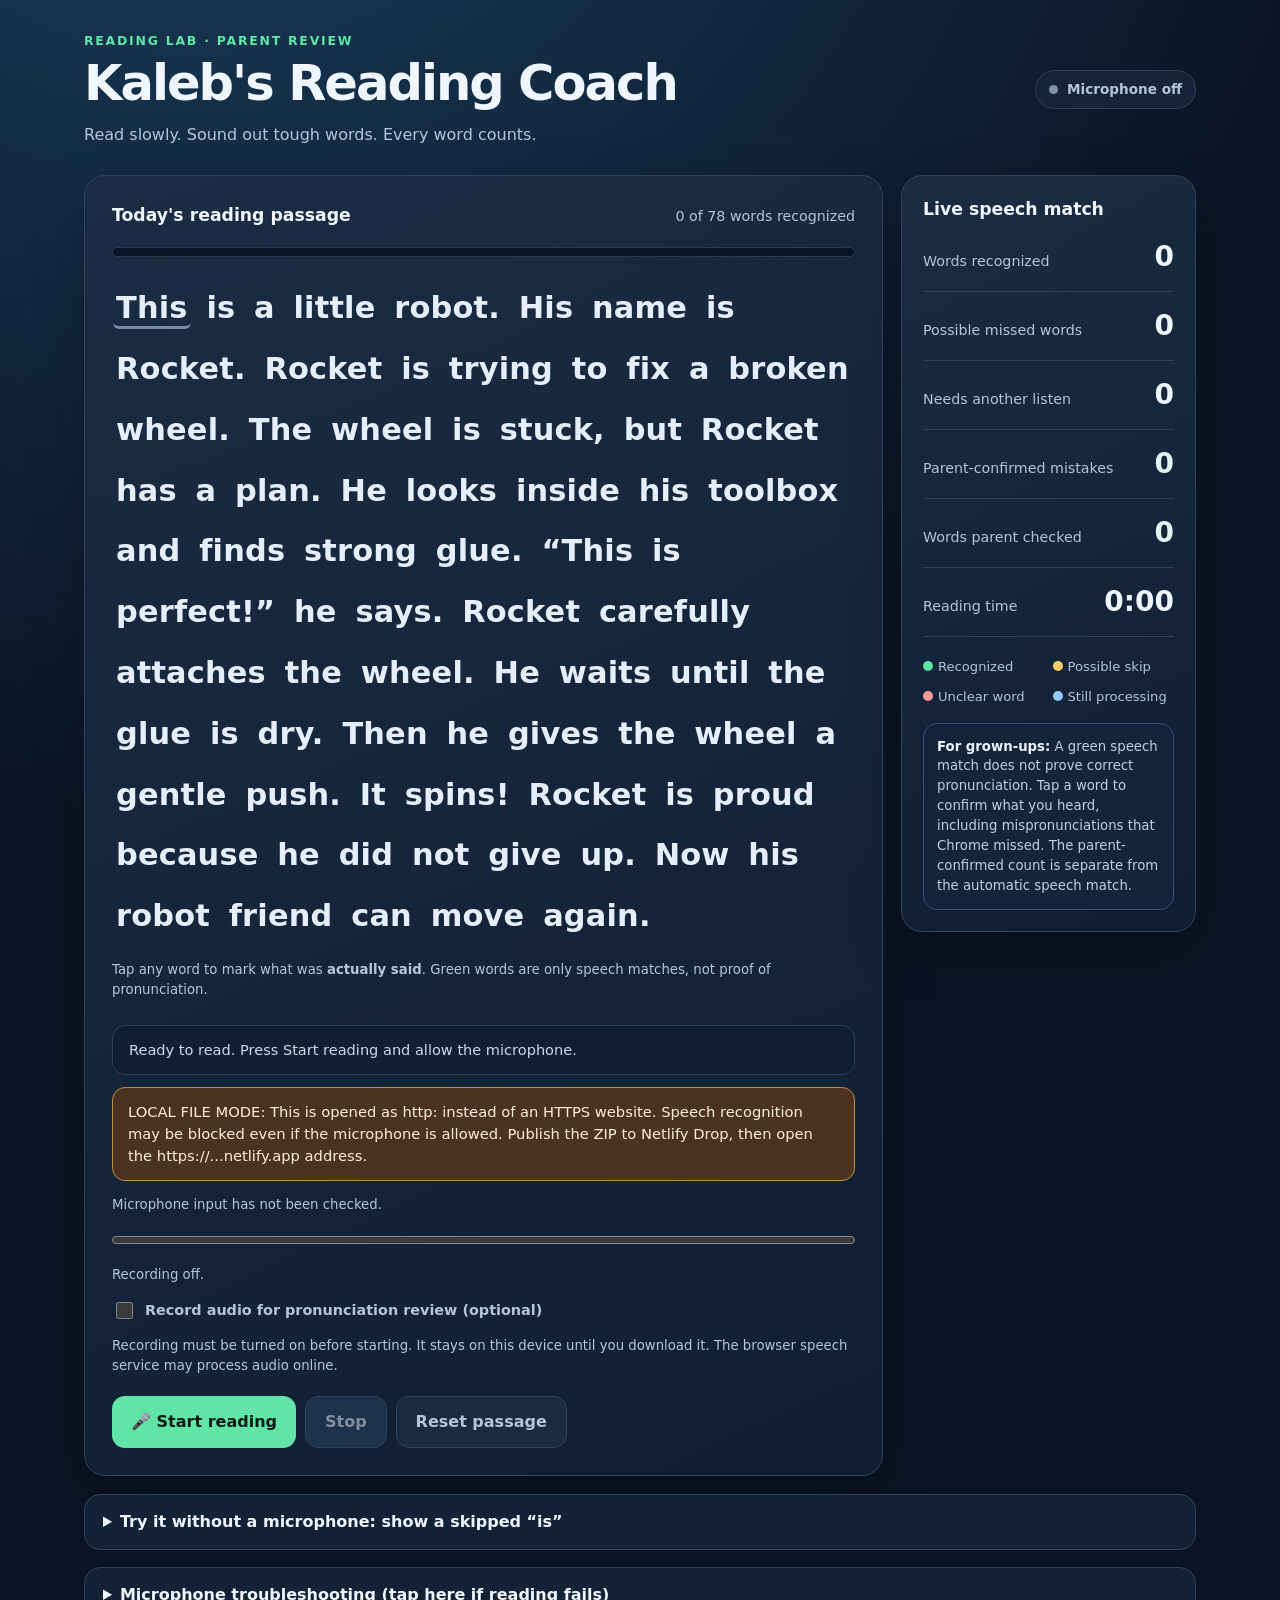
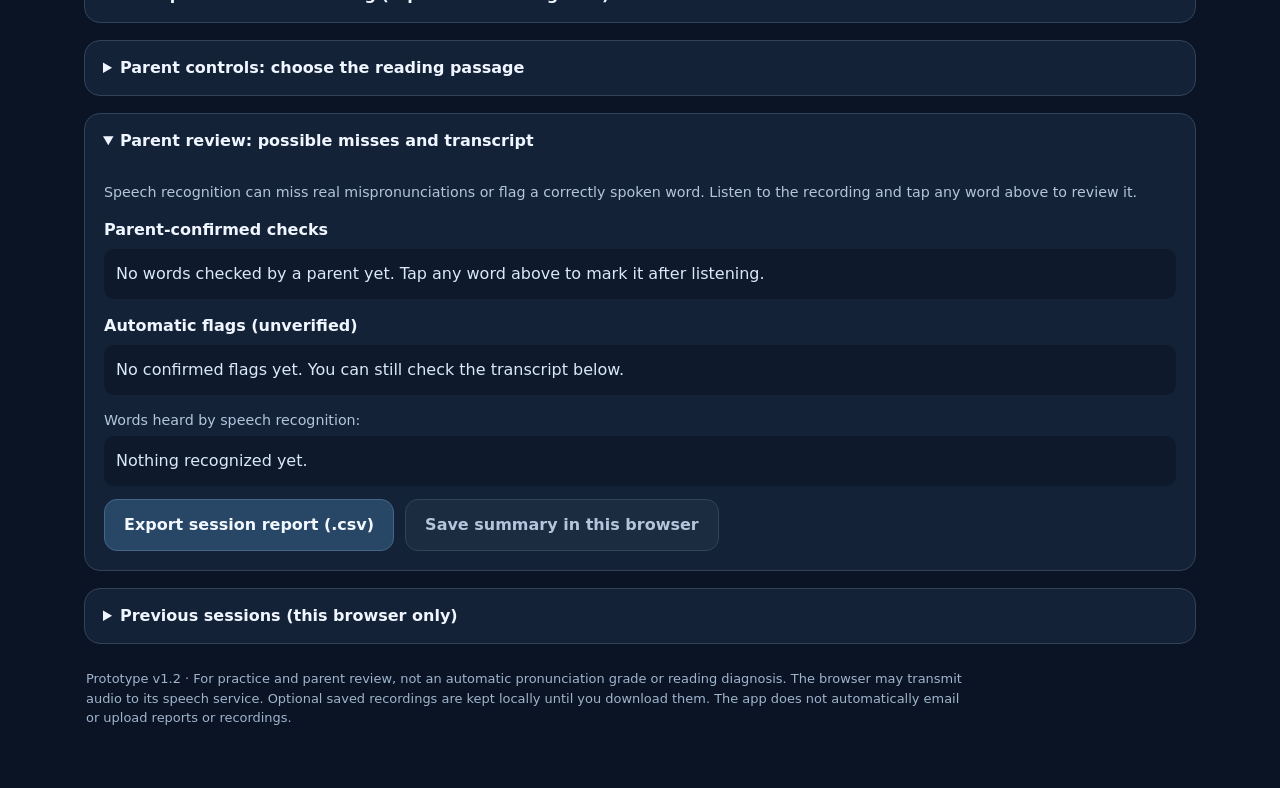
==== commit 2b57558d: "Show real microphone levels, recording state, and stalled speech diagnostics" ====
--- a/index.html
+++ b/index.html
@@ -114,6 +114,9 @@
       </div>
       <div class="hint" id="hint" role="status">Press <strong>Start reading</strong>, allow the microphone, and read the passage aloud. Try your best, not your fastest.</div>
       <div id="connectionWarning" class="connectionWarning" role="alert" hidden></div>
+      <p class="smallnote" id="inputStatus" role="status">Microphone input has not been checked.</p>
+      <meter id="inputLevel" min="0" max="100" value="0" aria-label="Microphone sound level" style="width:100%;height:16px"></meter>
+      <p class="smallnote" id="recordingStatus" role="status">Recording off.</p>
       <label class="checkbox"><input id="recordAudio" type="checkbox"> Record audio for pronunciation review (optional)</label>
       <p class="smallnote">Recording must be turned on before starting. It stays on this device until you download it. The browser speech service may process audio online.</p>
       <div class="controls">
@@ -171,6 +174,8 @@
   let expected = [], states = [], currentlyListening = false, recognition = null;
   let previousFinal = '', currentFinal = '', currentInterim = '', startsAt = 0, elapsedBefore = 0, timer = null;
   let mediaRecorder = null, mediaStream = null, recordedChunks = [], recordedBlob = null, audioObjectUrl = null;
+  let inputContext = null, inputFrame = null, speechWatchdog = null, micRun = 0;
+  let soundDetected = false, speechEvents = 0;
   let parentMarks = new Map();
   let selectedWordIndex = null;
   const markLabels = {correct:'Read correctly',pronunciation:'Mispronounced',skipped:'Skipped',unsure:'Not sure'};
@@ -325,36 +330,73 @@
     ];
     const csv='\ufeff'+entries.map(row=>row.map(csvCell).join(',')).join('\r\n');
     download(new Blob([csv],{type:'text/csv;charset=utf-8'}),'kaleb-reading-'+new Date().toISOString().slice(0,10)+'.csv');
-    setHint('Session report downloaded with automatic flags and separate parent-confirmed mistakes. Download audio separately if it was recorded.');
+    setHint('CSV download requested. Find the report in your browser Downloads. Download audio separately if it was recorded.');
+  }
+  function monitorInput(stream){
+    const Context=window.AudioContext||window.webkitAudioContext;
+    const track=stream.getAudioTracks()[0];
+    $('inputStatus').textContent='Microphone: '+(track?.label||'browser default')+'. Speak and watch the sound level.';
+    if(!Context)return;
+    inputContext=new Context();
+    const analyser=inputContext.createAnalyser();analyser.fftSize=1024;
+    inputContext.createMediaStreamSource(stream).connect(analyser);
+    const samples=new Float32Array(analyser.fftSize);
+    inputContext.resume().catch(()=>{});
+    const update=()=>{
+      analyser.getFloatTimeDomainData(samples);
+      const rms=Math.sqrt(samples.reduce((sum,x)=>sum+x*x,0)/samples.length);
+      $('inputLevel').value=Math.min(100,rms*500);
+      if(rms>.003)soundDetected=true;
+      inputFrame=requestAnimationFrame(update);
+    };
+    update();
+  }
+  function releaseInput(){
+    if(inputFrame!==null)cancelAnimationFrame(inputFrame);inputFrame=null;
+    if(inputContext){inputContext.close().catch(()=>{});inputContext=null;}
+    if(mediaStream){mediaStream.getTracks().forEach(t=>t.stop());mediaStream=null;}
+    $('inputLevel').value=0;
   }
   async function beginAudioRecording(){
-    if(!$('recordAudio').checked) return;
-    if(!navigator.mediaDevices?.getUserMedia || !window.MediaRecorder){setHint('Audio recording is unavailable in this browser. Speech tracking may still work.');return;}
+    const run=micRun, shouldRecord=$('recordAudio').checked;
+    $('recordingStatus').textContent=shouldRecord?'Preparing local recording...':'Recording off. Input level only; no audio saved.';
+    if(!navigator.mediaDevices?.getUserMedia){$('inputStatus').textContent='Microphone input check unavailable in this browser.';return;}
     try {
-      mediaStream=await navigator.mediaDevices.getUserMedia({audio:true});
-      if(!currentlyListening){mediaStream.getTracks().forEach(t=>t.stop());mediaStream=null;return;}
+      const stream=await navigator.mediaDevices.getUserMedia({audio:true});
+      if(!currentlyListening||run!==micRun){stream.getTracks().forEach(t=>t.stop());return;}
+      mediaStream=stream;
+      try{monitorInput(stream);}catch{$('inputStatus').textContent='Microphone open; input level unavailable.';}
+      if(!shouldRecord)return;
+      if(!window.MediaRecorder){$('recordingStatus').textContent='Recording unavailable in this browser.';return;}
       const mime=['audio/webm;codecs=opus','audio/webm','audio/mp4'].find(type=>MediaRecorder.isTypeSupported(type));
-      mediaRecorder=new MediaRecorder(mediaStream,mime?{mimeType:mime}:undefined);
-      recordedChunks=[];
-      mediaRecorder.ondataavailable=e=>{if(e.data.size)recordedChunks.push(e.data);};
-      mediaRecorder.onstop=()=>{
-        recordedBlob=new Blob(recordedChunks,{type:mediaRecorder.mimeType||'audio/webm'});
+      const recorder=new MediaRecorder(stream,mime?{mimeType:mime}:undefined);
+      mediaRecorder=recorder;
+      const chunks=[];recordedChunks=chunks;
+      recorder.ondataavailable=e=>{if(e.data.size)chunks.push(e.data);};
+      recorder.onerror=e=>{$('recordingStatus').textContent='Recording failed: '+(e.error?.message||'unknown error');};
+      recorder.onstop=()=>{
+        stream.getTracks().forEach(t=>t.stop());
+        if(run!==micRun)return;
+        recordedBlob=new Blob(chunks,{type:recorder.mimeType||'audio/webm'});
         if(audioObjectUrl)URL.revokeObjectURL(audioObjectUrl);
         audioObjectUrl=URL.createObjectURL(recordedBlob);
         $('player').src=audioObjectUrl; $('audioPanel').hidden=false;
-        if(mediaStream){mediaStream.getTracks().forEach(t=>t.stop());mediaStream=null;}
+        $('recordingStatus').textContent=recordedBlob.size?'Recording ready on this device ('+Math.round(recordedBlob.size/1024)+' KB). Play it below before downloading.':'No audio was saved.';
+        updateButtons();
       };
-      mediaRecorder.start();
-    } catch(err){setHint('Optional audio recording was unavailable. You can still try the live word tracking.');}
+      recorder.start();
+      $('recordingStatus').textContent='Recording locally. Press Stop to finish and play it back.';
+    } catch(err){$('inputStatus').textContent='Microphone error: '+(err.name||'unknown')+'. '+(err.message||'');$('recordingStatus').textContent='Recording could not start.';releaseInput();}
   }
   function finishAudio(){
     if(mediaRecorder?.state==='recording')mediaRecorder.stop();
-    else if(mediaStream){mediaStream.getTracks().forEach(t=>t.stop());mediaStream=null;}
+    releaseInput();
   }
   function stop(){
     if(!currentlyListening)return;
     elapsedBefore=elapsed();currentlyListening=false;startsAt=0;
     clearInterval(timer);timer=null;
+    clearTimeout(speechWatchdog);speechWatchdog=null;
     if(recognition){try{recognition.stop();}catch{}}
     finishAudio();updateButtons();setStatus('Microphone off',false);setHint('Reading stopped. Check the flagged words with a grown-up, then save or export your results.');render();
   }
@@ -362,8 +404,12 @@
     const instance=new Recognition();
     recognition=instance;
     instance.lang='en-CA';instance.continuous=true;instance.interimResults=true;instance.maxAlternatives=1;
+    instance.onstart=()=>{if(currentlyListening&&recognition===instance)setStatus('Speech service started',true);};
+    instance.onaudiostart=()=>{if(currentlyListening&&recognition===instance)setStatus('Microphone open',true);};
+    instance.onspeechstart=()=>{if(currentlyListening&&recognition===instance)setStatus('Speech detected',true);};
     instance.onresult=e=>{
       if(recognition!==instance)return;
+      speechEvents++;clearTimeout(speechWatchdog);setStatus('Receiving words',currentlyListening);
       const finals=[],partials=[];
       for(let i=0;i<e.results.length;i++){
         const res=e.results[i]; if(res.isFinal)finals.push(res[0].transcript);else partials.push(res[0].transcript);
@@ -396,13 +442,20 @@
       if(currentlyListening){setTimeout(()=>{if(currentlyListening&&recognition===instance)try{startRecognizer();}catch{stop();setHint('Recognition stopped unexpectedly. Press Start reading to try again.');}},350);}
     };
     instance.start();
+    if(!speechWatchdog)speechWatchdog=setTimeout(()=>{
+      if(!currentlyListening||speechEvents)return;
+      $('connectionWarning').hidden=false;
+      $('connectionWarning').textContent=soundDetected?'Sound is reaching the microphone, but the browser speech service has returned no words. Check your internet connection; try another browser or network. You can still record and use parent review.':'No sound has been detected. Check the microphone mute switch, Windows Sound > Input, and Chrome Settings > Privacy and security > Site settings > Microphone. Select the microphone you are speaking into, then retry.';
+      setStatus(soundDetected?'No transcript received':'No input sound detected',false);
+    },12000);
   }
   async function start(){
     if(currentlyListening)return;
     if(!Recognition){setHint('This browser does not offer Web Speech Recognition. Try current desktop Chrome or Edge. You can still run the demo below.');return;}
     clearTranscript();recordedBlob=null;$('audioPanel').hidden=true;
+    micRun++;soundDetected=false;speechEvents=0;$('connectionWarning').hidden=true;
     if(audioObjectUrl){URL.revokeObjectURL(audioObjectUrl);audioObjectUrl=null;}
-    currentlyListening=true; startsAt=Date.now();setStatus('Listening now',true);updateButtons();
+    currentlyListening=true; startsAt=Date.now();setStatus('Starting microphone...',false);updateButtons();
     setHint('Read out loud. Green is a word match, not a pronunciation grade. A parent can tap words to record confirmed mispronunciations or skips.');
     timer=setInterval(()=>{$('clock').textContent=clockFormat(elapsed());},1000);
     // Audio recording is optional. Do not block word tracking if the recording service fails.
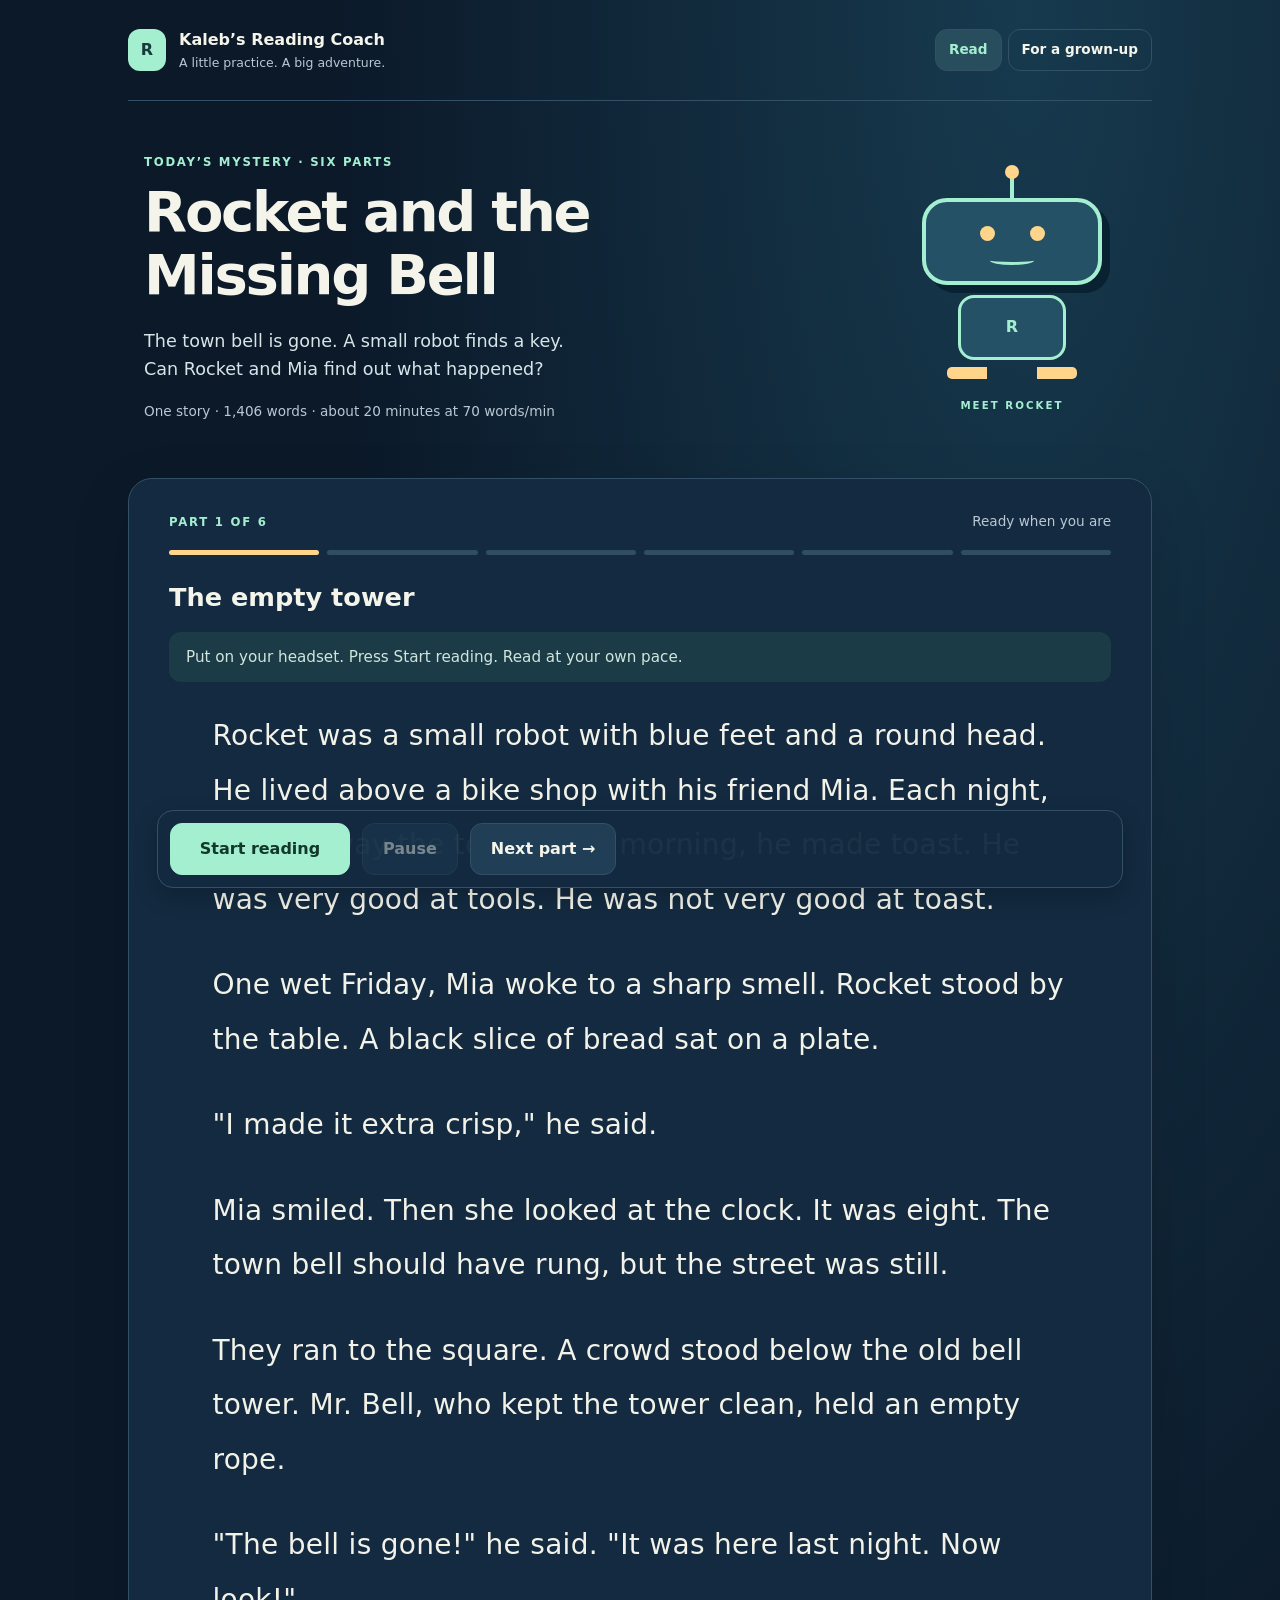
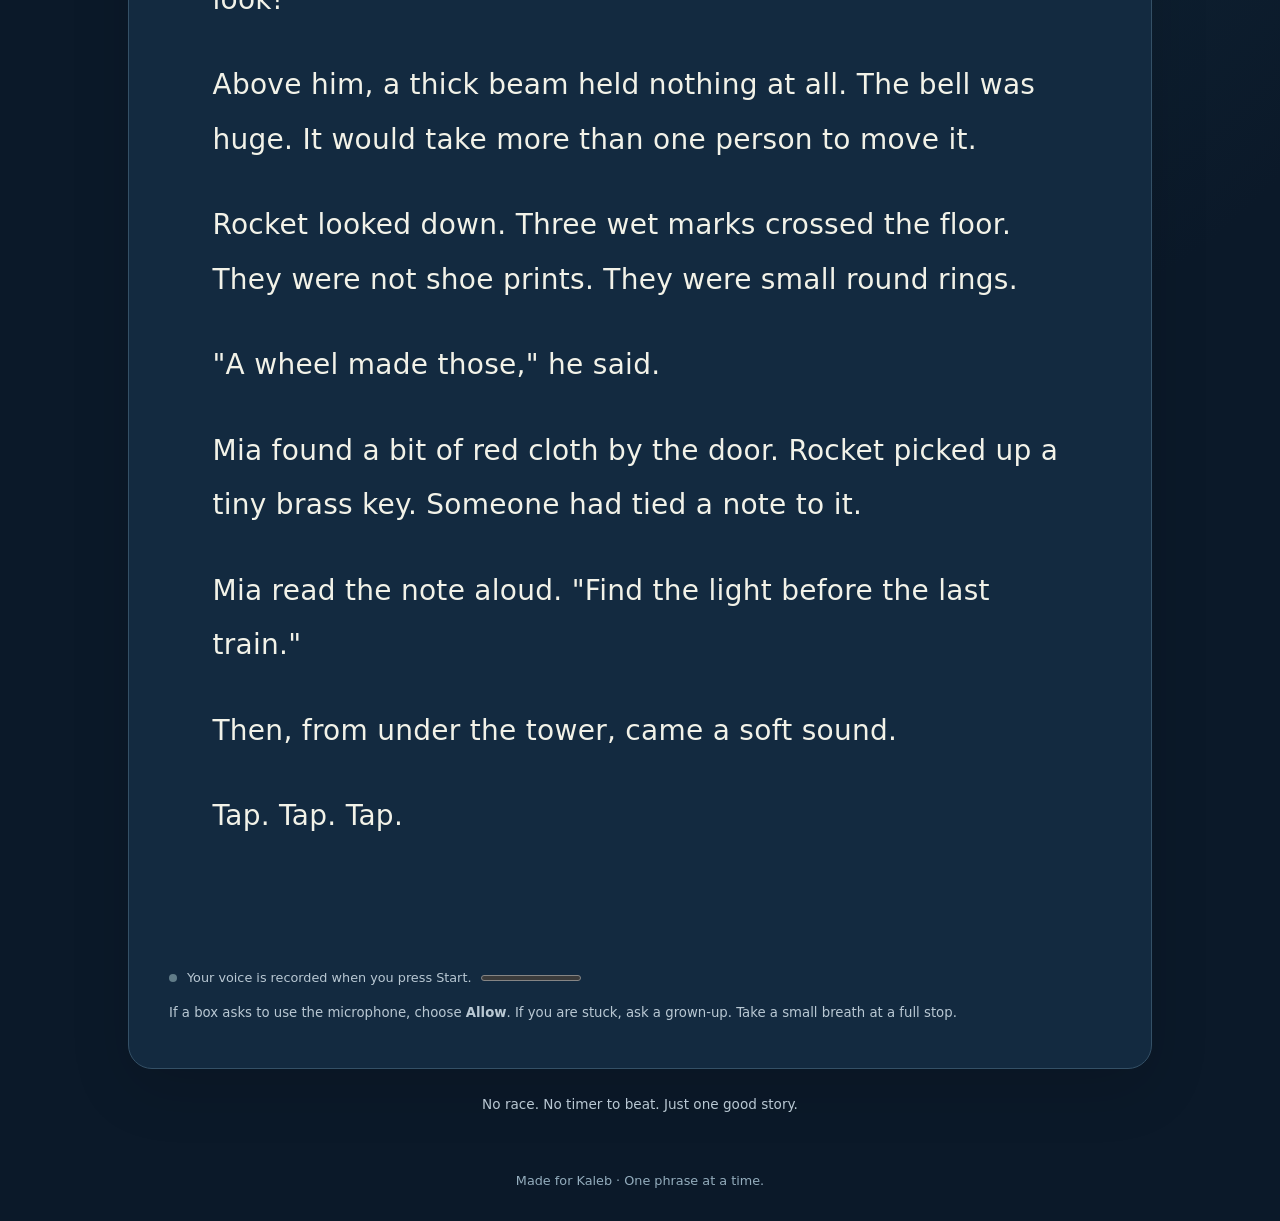
==== commit 404f4903: "Publish Reading Coach v2 robot mystery and automatic recording" ====
--- a/index.html
+++ b/index.html
@@ -1,521 +1,32 @@
-<!DOCTYPE html>
-<html lang="en">
-<head>
-<meta charset="utf-8" />
-<meta name="viewport" content="width=device-width, initial-scale=1" />
-<meta name="color-scheme" content="dark" />
-<title>Kaleb's Reading Coach | v1.2</title>
-<style>
-  :root { --bg: #0b1424; --panel: #16243a; --panel2:#101e32; --edge:#31425a; --text:#eff6ff; --muted:#b4c5db; --green:#61e5a6; --blue:#92caff; --amber:#ffce6a; --red:#ff9a98; --shadow:0 20px 55px rgba(0,0,0,.18); }
-  * { box-sizing:border-box; }
-  body { margin:0; color:var(--text); background:radial-gradient(circle at 15% -15%,#1a4060 0,transparent 40%),var(--bg); font-family:system-ui,-apple-system,"Segoe UI",Roboto,Arial,sans-serif; line-height:1.5; }
-  button,input,textarea { font:inherit; }
-  button { cursor:pointer; border:0; border-radius:13px; font-weight:720; padding:13px 19px; transition:transform .12s, filter .12s; }
-  button:hover:not(:disabled) { filter:brightness(1.12); transform:translateY(-1px); }
-  button:disabled { cursor:not-allowed; opacity:.5; }
-  button:focus-visible, textarea:focus-visible, summary:focus-visible { outline:3px solid var(--blue); outline-offset:3px; }
-  .wrap { max-width:1150px; margin:0 auto; padding:32px 19px 60px; }
-  .top { display:flex; gap:18px; align-items:center; justify-content:space-between; flex-wrap:wrap; }
-  .eyebrow { margin:0 0 5px; color:var(--green); text-transform:uppercase; font-weight:850; letter-spacing:.14em; font-size:.78rem; }
-  h1 { font-size:clamp(2rem,5vw,3.1rem); line-height:1.12; margin:0; letter-spacing:-.04em; }
-  .tagline { color:var(--muted); font-size:1rem; margin:12px 0 0; }
-  .status { border:1px solid var(--edge); border-radius:100px; padding:8px 13px; background:var(--panel); color:var(--muted); font-size:.85rem; font-weight:730; display:inline-flex; gap:9px; align-items:center; }
-  .dot { display:inline-block; width:9px; height:9px; background:#8292a5; border-radius:50%; }
-  .status.live .dot { background:var(--green); box-shadow:0 0 0 5px rgba(97,229,166,.13); animation:breathe 1.5s ease-in-out infinite; }
-  @keyframes breathe { 50% { opacity:.45; } }
-  .main { display:grid; grid-template-columns:minmax(0,1fr) 295px; gap:18px; margin-top:28px; }
-  .card { background:linear-gradient(155deg,rgba(27,45,68,.94),rgba(17,31,52,.96)); border:1px solid var(--edge); border-radius:21px; box-shadow:var(--shadow); }
-  .reading { padding:27px; min-height:350px; }
-  .sectiontop { display:flex; gap:10px; flex-wrap:wrap; align-items:center; justify-content:space-between; margin-bottom:18px; }
-  h2 { font-size:1.08rem; margin:0; }
-  .small { color:var(--muted); font-size:.89rem; }
-  .meter { background:#091426; height:10px; border-radius:100px; overflow:hidden; margin:0 0 21px; border:1px solid #2a3b50; }
-  .fill { height:100%; width:0; border-radius:100px; background:linear-gradient(90deg,#3fd9a1,#c0fbbb); transition:width .3s; }
-  .passage { line-height:2.0; font-size:clamp(1.3rem,2.5vw,1.9rem); font-weight:590; letter-spacing:.006em; }
-  .word { padding:1px 3px; margin:0 1px; border-radius:6px; display:inline; box-decoration-break:clone; -webkit-box-decoration-break:clone; color:#e5eefa; border-bottom:3px solid transparent; transition:background .15s,color .15s; }
-  .word.correct { background:rgba(40,180,117,.19); color:#a0f7cb; border-bottom-color:#43d892; }
-  .word.possible { background:rgba(255,194,62,.19); color:#ffe2a0; border-bottom-color:#ffbb36; }
-  .word.check { background:rgba(251,101,96,.17); color:#ffb9b7; border-bottom-color:#fc7972; }
-  .word.pending { background:rgba(107,180,247,.12); color:#d5eaff; border-bottom-color:#70b5ff; }
-  .word.maybe { background:rgba(248,202,106,.08); color:#f4dab1; border-bottom-color:#f3c677; }
-  .word.next { border-bottom-color:#758da8; }
-  .word { cursor:pointer; }
-  .word:focus-visible { outline:3px solid #c2d8f5; outline-offset:3px; }
-  .word.parent-correct { background:rgba(42,171,117,.26); border-bottom-color:#e8fff0; color:#f0fff6; }
-  .word.parent-pronunciation { background:rgba(235,88,138,.3); border-bottom-color:#ff83a8; color:#ffe3ed; }
-  .word.parent-skipped { background:rgba(255,169,62,.3); border-bottom-color:#ffb350; color:#fff0d8; }
-  .word.parent-unsure { background:rgba(155,151,246,.25); border-bottom-color:#b9b5ff; color:#ebeaff; }
-  .manualPanel { background:#102b38; border:1px solid #37627a; margin-top:16px; padding:15px; border-radius:15px; }
-  .manualPanel[hidden] { display:none; }
-  .manualPanel strong { font-size:1.08rem; color:#f4fff7; }
-  .manualPanel .row { margin-top:10px; }
-  .manualPanel button { padding:10px 12px; font-size:.85rem; }
-  .smallnote { font-size:.83rem; color:#b2c8dd; }
-  .parentStats { color:#e0f5f2; }
-
-  .connectionWarning { margin-top:12px; padding:13px 15px; background:#4b3222; border:1px solid #bd8d48; border-radius:13px; color:#fff1d3; font-size:.92rem; }
-  .connectionWarning[hidden] {display:none;}
-  .hint { background:#101f31; border:1px solid #2c425a; border-radius:13px; padding:13px 16px; margin-top:25px; font-size:.91rem; color:#cbd9ed; }
-  .controls { display:flex; gap:9px; margin-top:20px; flex-wrap:wrap; }
-  .primary { color:#061b16; background:var(--green); }
-  .secondary { color:#f2f8ff; background:#284665; border:1px solid #456687; }
-  .ghost { color:var(--muted); background:#1b2b40; border:1px solid var(--edge); }
-  .side { padding:21px; align-self:start; }
-  .stat { display:flex; justify-content:space-between; gap:10px; align-items:baseline; padding:13px 0; border-bottom:1px solid #304159; }
-  .stat:last-of-type { border:0; }
-  .stat strong { font-size:1.75rem; font-variant-numeric:tabular-nums; }
-  .stat span { font-size:.89rem; color:var(--muted); }
-  .legend { display:grid; grid-template-columns:1fr 1fr; gap:10px 8px; font-size:.82rem; color:var(--muted); padding-top:20px; }
-  .key { width:10px;height:10px; display:inline-block; border-radius:50%; margin-right:5px; }
-  .info { margin-top:16px; border:1px solid #365077; background:#14253b; border-radius:14px; padding:13px; font-size:.83rem; color:#bcd1e8; }
-  .info strong {color:#ecf5ff;}
-  .below { margin-top:18px; display:grid; gap:17px; }
-  details { border:1px solid var(--edge); border-radius:16px; background:#142238; overflow:hidden; }
-  summary { padding:15px 18px; cursor:pointer; font-weight:750; }
-  .inner { padding:0 19px 19px; }
-  label { display:block; margin-bottom:6px; font-weight:720; font-size:.87rem; }
-  textarea { width:100%; min-height:145px; resize:vertical; background:#0d1829; border:1px solid #405471; border-radius:11px; padding:12px 14px; color:#eff6ff; }
-  .row { display:flex; gap:11px; align-items:center; flex-wrap:wrap; }
-  .row > * { flex-shrink:0; }
-  .checkbox { margin:14px 0; display:flex; align-items:center; gap:9px; font-size:.9rem; color:var(--muted); }
-  .checkbox input { width:17px; height:17px; accent-color:#58dca4; }
-  .recordings { border:1px solid var(--edge); background:#0e1a2d; border-radius:13px; padding:13px; margin-top:15px; }
-  .recordings audio { width:100%; margin-top:9px; }
-  .results { line-height:1.65; white-space:pre-wrap; word-wrap:break-word; background:#0e192b; padding:12px; border-radius:10px; color:#d9e9fa; }
-  .historyitem { padding:8px 0; border-bottom:1px solid #304159; color:#c2d2e6; }
-  .historyitem:last-child {border:0;}
-  .footer { font-size:.81rem; color:#9fb4cd; margin:25px 2px 0; max-width:880px; }
-  .sr-only { position:absolute; width:1px;height:1px; padding:0;margin:-1px;overflow:hidden;clip:rect(0,0,0,0);white-space:nowrap;border:0; }
-  @media(max-width:760px){ .main{grid-template-columns:1fr}.reading{padding:20px; min-height:240px}.side{padding:18px}.wrap{padding-top:24px}.passage{line-height:2.15}.controls button{flex:1}.tagline{font-size:.93rem} }
-</style>
-</head>
-<body>
-<div class="wrap">
-  <header class="top">
-    <div><p class="eyebrow">Reading Lab · Parent Review</p><h1>Kaleb's Reading Coach</h1><p class="tagline">Read slowly. Sound out tough words. Every word counts.</p></div>
-    <div class="status" id="micStatus"><span class="dot"></span><span id="statusText">Microphone off</span></div>
-  </header>
-  <main class="main">
-    <section class="card reading" aria-label="Reading passage">
-      <div class="sectiontop"><h2>Today's reading passage</h2><span class="small" id="counter">0 of 0 words recognized</span></div>
-      <div class="meter" role="progressbar" aria-label="Words recognized" aria-valuemin="0" aria-valuemax="100" aria-valuenow="0" id="bar"><div class="fill" id="fill"></div></div>
-      <div class="passage" id="passage" aria-label="Interactive words; tap any word to review it"></div>
-      <p class="smallnote">Tap any word to mark what was <strong>actually said</strong>. Green words are only speech matches, not proof of pronunciation.</p>
-      <div class="manualPanel" id="manualPanel" hidden>
-        <div>Parent reviewing word <strong id="selectedWord">-</strong></div>
-        <div class="smallnote" id="selectedWordStatus">Listen to the recording or the child before marking.</div>
-        <div class="row">
-          <button type="button" class="primary" data-parent-mark="correct">Read correctly</button>
-          <button type="button" class="secondary" data-parent-mark="pronunciation">Mispronounced</button>
-          <button type="button" class="secondary" data-parent-mark="skipped">Skipped</button>
-          <button type="button" class="secondary" data-parent-mark="unsure">Not sure</button>
-          <button type="button" class="ghost" data-parent-mark="clear">Clear mark</button>
-        </div>
-      </div>
-      <div class="hint" id="hint" role="status">Press <strong>Start reading</strong>, allow the microphone, and read the passage aloud. Try your best, not your fastest.</div>
-      <div id="connectionWarning" class="connectionWarning" role="alert" hidden></div>
-      <p class="smallnote" id="inputStatus" role="status">Microphone input has not been checked.</p>
-      <meter id="inputLevel" min="0" max="100" value="0" aria-label="Microphone sound level" style="width:100%;height:16px"></meter>
-      <p class="smallnote" id="recordingStatus" role="status">Recording off.</p>
-      <label class="checkbox"><input id="recordAudio" type="checkbox"> Record audio for pronunciation review (optional)</label>
-      <p class="smallnote">Recording must be turned on before starting. It stays on this device until you download it. The browser speech service may process audio online.</p>
-      <div class="controls">
-        <button class="primary" id="startBtn">🎤 Start reading</button>
-        <button class="secondary" id="stopBtn" disabled>Stop</button>
-        <button class="ghost" id="resetBtn">Reset passage</button>
-      </div>
-    </section>
-    <aside class="card side" aria-label="Reading summary">
-      <h2>Live speech match</h2>
-      <div class="stat"><span>Words recognized</span><strong id="matched">0</strong></div>
-      <div class="stat"><span>Possible missed words</span><strong id="missed">0</strong></div>
-      <div class="stat"><span>Needs another listen</span><strong id="unclear">0</strong></div>
-      <div class="stat"><span>Parent-confirmed mistakes</span><strong id="parentErrors" class="parentStats">0</strong></div>
-      <div class="stat"><span>Words parent checked</span><strong id="parentReviewed" class="parentStats">0</strong></div>
-      <div class="stat"><span>Reading time</span><strong id="clock">0:00</strong></div>
-      <div class="legend">
-        <div><span class="key" style="background:#61e5a6"></span>Recognized</div>
-        <div><span class="key" style="background:#ffce6a"></span>Possible skip</div>
-        <div><span class="key" style="background:#ff9a98"></span>Unclear word</div>
-        <div><span class="key" style="background:#92caff"></span>Still processing</div>
-      </div>
-      <div class="info"><strong>For grown-ups:</strong> A green speech match does not prove correct pronunciation. Tap a word to confirm what you heard, including mispronunciations that Chrome missed. The parent-confirmed count is separate from the automatic speech match.</div>
-    </aside>
-  </main>
-  <section class="below">
-    <details><summary>Try it without a microphone: show a skipped “is”</summary>
-      <div class="inner"><p class="small">See what the colours look like. The demo intentionally skips a word in a short sentence.</p><button class="secondary" id="demoBtn">Run skipped-word demo</button> <button class="ghost" id="demoCorrectBtn">Run correct-reading demo</button></div>
-    </details>
-    <details id="diagnostics"><summary>Microphone troubleshooting (tap here if reading fails)</summary>
-      <div class="inner">
-        <p class="small">First open the app using an https:// website, not a downloaded file. Then run the check below. It requests the microphone briefly and immediately releases it. It does not record or save sound.</p>
-        <button class="secondary" id="micTestBtn">Check microphone permission</button>
-        <p class="results" id="micTestResult" role="status" style="margin-top:12px">Not checked yet.</p>
-        <p class="small" id="environmentDetails"></p>
-      </div>
-    </details>
-    <details><summary>Parent controls: choose the reading passage</summary>
-      <div class="inner"><label for="passageInput">Paste your own short passage (roughly 30–200 words)</label><textarea id="passageInput" spellcheck="true"></textarea><p class="small">Start with a short, plain-text passage. Comic-book speech bubbles and photo-to-text import can come later.</p><div class="row"><button class="secondary" id="loadBtn">Use this passage</button><button class="ghost" id="sampleBtn">Restore sample</button></div><p class="small">Recordings are optional and not sent to us. Use the visible recording toggle above the Start button before reading.</p></div>
-    </details>
-    <details open><summary>Parent review: possible misses and transcript</summary>
-      <div class="inner"><p class="small">Speech recognition can miss real mispronunciations or flag a correctly spoken word. Listen to the recording and tap any word above to review it.</p><h3 style="font-size:1rem;margin:10px 0 7px">Parent-confirmed checks</h3><div id="parentMarkSummary" class="results">No words checked by a parent yet.</div><h3 style="font-size:1rem;margin:15px 0 7px">Automatic flags (unverified)</h3><div id="issueList" class="results">No flagged words yet.</div><p class="small" style="margin-bottom:5px">Words heard by speech recognition:</p><div id="heardText" class="results">Nothing recognized yet.</div><div class="row" style="margin-top:13px"><button class="secondary" id="exportBtn">Export session report (.csv)</button><button class="ghost" id="saveBtn">Save summary in this browser</button></div><div id="audioPanel" class="recordings" hidden><strong>Audio recording</strong><audio id="player" controls></audio><div class="row" style="margin-top:9px"><button class="secondary" id="downloadAudioBtn">Download audio</button></div></div></div>
-    </details>
-    <details><summary>Previous sessions (this browser only)</summary><div class="inner" id="history">No previous sessions.</div></details>
+<!doctype html>
+<html lang="en"><head><meta charset="utf-8"><meta name="viewport" content="width=device-width,initial-scale=1"><meta name="theme-color" content="#10253c"><title>Kaleb's Reading Coach · Rocket's Mystery</title><link rel="stylesheet" href="style.css?v=2.0"><script defer src="story.js?v=2.0"></script><script defer src="core.js?v=2.0"></script><script defer src="app.js?v=2.0"></script></head>
+<body><div class="shell">
+<header><a class="brand" href="#" id="homeLink"><span class="brand-icon" aria-hidden="true">R</span><span>Kaleb’s Reading Coach<small>A little practice. A big adventure.</small></span></a><nav aria-label="Views"><button id="readerTab" aria-pressed="true">Read</button><button id="parentTab" aria-pressed="false">For a grown-up</button></nav></header>
+<main id="readerView">
+  <section id="welcome" class="welcome"><div><p class="eyebrow">TODAY’S MYSTERY · SIX PARTS</p><h1>Rocket and the<br>Missing Bell</h1><p class="lede">The town bell is gone. A small robot finds a key.<br>Can Rocket and Mia find out what happened?</p><p class="meta" id="storyMeta"></p></div><div class="robot" aria-hidden="true"><div class="antenna"></div><div class="head"><i></i><i></i><b></b></div><div class="body">R</div><div class="feet"></div><span>MEET ROCKET</span></div></section>
+  <section class="reader-card" aria-labelledby="chapterTitle">
+    <div class="chapter-top"><p class="eyebrow" id="chapterLabel">PART 1 OF 6</p><span id="childStatus" role="status">Ready when you are</span></div>
+    <div class="steps" id="steps" aria-label="Story progress"></div>
+    <h2 id="chapterTitle" tabindex="-1"></h2>
+    <p id="readingHint" class="reading-hint" role="status">Put on your headset. Press Start reading. Read at your own pace.</p>
+    <div id="helpBox" class="help" role="alert" hidden></div>
+    <div id="passage" class="passage" aria-label="Story text"></div>
+    <div id="finishCard" class="finish" hidden><span aria-hidden="true">★</span><h2>Mystery solved, Kaleb!</h2><p>You stayed with Rocket right to the end. Your reading is ready for a grown-up to hear.</p></div>
+    <div class="reader-controls"><button id="startBtn" class="primary">Start reading</button><button id="pauseBtn" class="secondary" disabled>Pause</button><button id="nextBtn" class="secondary">Next part →</button></div>
+    <div class="mic-row"><span id="recordDot" aria-hidden="true"></span><span id="recordingNote">Your voice is recorded when you press Start.</span><meter id="inputLevel" min="0" max="100" value="0" aria-label="Microphone sound level"></meter></div>
+    <p class="quiet">If a box asks to use the microphone, choose <strong>Allow</strong>. If you are stuck, ask a grown-up. Take a small breath at a full stop.</p>
   </section>
-  <p class="footer">Prototype v1.2 · For practice and parent review, not an automatic pronunciation grade or reading diagnosis. The browser may transmit audio to its speech service. Optional saved recordings are kept locally until you download them. The app does not automatically email or upload reports or recordings.</p>
-</div>
-<script>
-(() => {
-  'use strict';
-  const DEFAULT_PASSAGE = 'This is a little robot. His name is Rocket. Rocket is trying to fix a broken wheel. The wheel is stuck, but Rocket has a plan. He looks inside his toolbox and finds strong glue. “This is perfect!” he says. Rocket carefully attaches the wheel. He waits until the glue is dry. Then he gives the wheel a gentle push. It spins! Rocket is proud because he did not give up. Now his robot friend can move again.';
-  const DEMO_PASSAGE = 'This is glue. Strong stuff!';
-  const $ = id => document.getElementById(id);
-  const Recognition = window.SpeechRecognition || window.webkitSpeechRecognition;
-  let expected = [], states = [], currentlyListening = false, recognition = null;
-  let previousFinal = '', currentFinal = '', currentInterim = '', startsAt = 0, elapsedBefore = 0, timer = null;
-  let mediaRecorder = null, mediaStream = null, recordedChunks = [], recordedBlob = null, audioObjectUrl = null;
-  let inputContext = null, inputFrame = null, speechWatchdog = null, micRun = 0;
-  let soundDetected = false, speechEvents = 0;
-  let parentMarks = new Map();
-  let selectedWordIndex = null;
-  const markLabels = {correct:'Read correctly',pronunciation:'Mispronounced',skipped:'Skipped',unsure:'Not sure'};
-  let history = [];
-  try { history = JSON.parse(localStorage.getItem('kaleb-reading-history-v1') || '[]'); if (!Array.isArray(history)) history = []; } catch { history=[]; }
-  const normalize = s => s.toLowerCase().normalize('NFD').replace(/[\p{M}]/gu,'').replace(/[^\p{L}\p{N}]/gu,'');
-  const speechWords = s => (s.match(/[\p{L}\p{M}\p{N}]+(?:['’][\p{L}\p{M}\p{N}]+)*/gu) || []).map(normalize).filter(Boolean);
-  function createExpected(text) {
-    const tokens = text.match(/\S+/g) || [];
-    return tokens.map(display=>({display, value:normalize(display)})).filter(w=>w.value).slice(0,230);
-  }
-  const allHeard = () => [previousFinal,currentFinal,currentInterim].filter(Boolean).join(' ').trim();
-  const finalHeard = () => [previousFinal,currentFinal].filter(Boolean).join(' ').trim();
-  const clockFormat = sec => Math.floor(sec / 60) + ':' + String(sec % 60).padStart(2,'0');
-  function elapsed() { return elapsedBefore + (currentlyListening && startsAt ? Math.floor((Date.now()-startsAt)/1000) : 0); }
-  function setHint(txt) { $('hint').textContent = txt; }
-  function setStatus(txt,live) { $('statusText').textContent=txt; $('micStatus').classList.toggle('live',!!live); }
-  function align(heard, confirmedCount) {
-    const n=heard.length, m=Math.min(expected.length,Math.max(12,n+16)), stride=n+1;
-    const costs=new Float32Array((m+1)*stride), back=new Uint8Array((m+1)*stride);
-    const INS=1.15, SKIP=1.15, SUB=1.8;
-    for(let i=1;i<=m;i++){costs[i*stride]=i*SKIP;back[i*stride]=2;}
-    for(let j=1;j<=n;j++){costs[j]=j*INS;back[j]=3;}
-    for(let i=1;i<=m;i++) {
-      for(let j=1;j<=n;j++) {
-        const exact=expected[i-1].value===heard[j-1];
-        let value=costs[(i-1)*stride+j-1]+(exact?0:SUB), dir=1;
-        const skip=costs[(i-1)*stride+j]+SKIP;
-        const extra=costs[i*stride+j-1]+INS;
-        if(skip<value-.00001) { value=skip;dir=2; }
-        if(extra<value-.00001) { value=extra;dir=3; }
-        costs[i*stride+j]=value; back[i*stride+j]=dir;
-      }
-    }
-    // The text after the last recognized word has not yet been read; do not mark it as skipped.
-    let bestEnd=0, bestCost=Infinity;
-    for(let i=0;i<=m;i++) {
-      const cost=costs[i*stride+n] - i*0.0001;
-      if(cost<bestCost){bestCost=cost;bestEnd=i;}
-    }
-    const result=new Array(expected.length).fill('unread');
-    let i=bestEnd, j=n;
-    while(i>0 || j>0){
-      const dir=back[i*stride+j];
-      if(dir===1){
-        const exact=expected[i-1].value===heard[j-1];
-        result[i-1]=exact ? (j<=confirmedCount?'correct':'pending') : (j<=confirmedCount?'check':'pending');
-        i--; j--;
-      } else if(dir===2){
-        result[i-1]=j<=confirmedCount?'possible':'maybe';
-        i--;
-      } else if(dir===3){j--;}
-      else {break;}
-    }
-    return result;
-  }
-  function render() {
-    const heard=speechWords(allHeard()); const confirmedCount=speechWords(finalHeard()).length;
-    states=align(heard,confirmedCount);
-    const passage=$('passage'); passage.replaceChildren();
-    const firstUnread=states.findIndex(s=>s==='unread');
-    expected.forEach((word,index)=>{
-      const span=document.createElement('span');
-      span.className='word '+states[index]+(index===firstUnread?' next':'');
-      const manualMark=parentMarks.get(index);
-      if(manualMark)span.classList.add('parent-'+manualMark);
-      span.dataset.index=String(index);
-      span.setAttribute('role','button');
-      span.tabIndex=0;
-      span.setAttribute('aria-label',`Review word ${index+1}: ${word.display}. ${manualMark ? markLabels[manualMark] : 'No parent mark yet'}`);
-      span.textContent=word.display;
-      span.title=states[index]==='correct'?'Recognized':states[index]==='possible'?'Possible skip — adult check needed':states[index]==='check'?'Recognition did not match this word': 'Not confirmed yet';
-      passage.append(span,document.createTextNode(' '));
-    });
-    const correct=states.filter(s=>s==='correct').length;
-    const possible=states.filter(s=>s==='possible').length;
-    const unclear=states.filter(s=>s==='check').length;
-    $('matched').textContent=correct; $('missed').textContent=possible; $('unclear').textContent=unclear;
-    $('parentErrors').textContent=[...parentMarks.values()].filter(v=>v==='pronunciation'||v==='skipped').length;
-    $('parentReviewed').textContent=parentMarks.size;
-    $('counter').textContent=`${correct} of ${expected.length} words recognized`;
-    const percentage=expected.length?Math.round(correct/expected.length*100):0;
-    $('fill').style.width=percentage+'%'; $('bar').setAttribute('aria-valuenow',percentage);
-    $('clock').textContent=clockFormat(elapsed());
-    const issues=expected.map((w,index)=>({w,index,state:states[index]})).filter(x=>x.state==='possible'||x.state==='check');
-    $('issueList').textContent=issues.length ? issues.map(x=>`Word ${x.index+1}: "${x.w.display}" — ${x.state==='possible'?'possible skipped word':'heard differently / needs check'}`).join('\n') : 'No confirmed flags yet. You can still check the transcript below.';
-    $('heardText').textContent=allHeard() || 'Nothing recognized yet.';
-    const manual=[...parentMarks].sort((a,b)=>a[0]-b[0]).map(([index,mark])=>`Word ${index+1}: "${expected[index].display}" - ${markLabels[mark]}`);
-    $('parentMarkSummary').textContent=manual.length?manual.join('\n'):'No words checked by a parent yet. Tap any word above to mark it after listening.';
-    renderParentSelection();
-  }
-  function renderParentSelection(){
-    const valid=Number.isInteger(selectedWordIndex)&&selectedWordIndex>=0&&selectedWordIndex<expected.length;
-    $('manualPanel').hidden=!valid;
-    if(!valid)return;
-    const idx=selectedWordIndex;
-    $('selectedWord').textContent=`#${idx+1} "${expected[idx].display}"`;
-    const mark=parentMarks.get(idx);
-    $('selectedWordStatus').textContent=mark?`Parent marked: ${markLabels[mark]}. Tap another result to change it.`:'No parent mark yet. Check the recording or listen live before deciding.';
-  }
-  function selectWord(index){
-    if(!Number.isInteger(index)||index<0||index>=expected.length)return;
-    selectedWordIndex=index;
-    renderParentSelection();
-    if(window.innerWidth<760)$('manualPanel').scrollIntoView({behavior:'smooth',block:'nearest'});
-  }
-  function applyParentMark(mark){
-    if(selectedWordIndex===null||!expected[selectedWordIndex])return;
-    if(mark==='clear')parentMarks.delete(selectedWordIndex);
-    else if(Object.hasOwn(markLabels,mark))parentMarks.set(selectedWordIndex,mark);
-    render();
-  }
-  function clearTranscript() { previousFinal=''; currentFinal=''; currentInterim=''; elapsedBefore=0; startsAt=0; parentMarks.clear(); selectedWordIndex=null; render(); }
-  function updateButtons() { $('startBtn').disabled=currentlyListening; $('stopBtn').disabled=!currentlyListening; $('loadBtn').disabled=currentlyListening; $('resetBtn').disabled=currentlyListening; $('demoBtn').disabled=currentlyListening; $('demoCorrectBtn').disabled=currentlyListening; $('recordAudio').disabled=currentlyListening; }
-  function setPassage(text, persist=true) {
-    const tokens=createExpected(text);
-    if(!tokens.length) {alert('Please add at least one readable word.');return false;}
-    expected=tokens; $('passageInput').value=text; clearTranscript(); setHint('Ready to read. Press Start reading and allow the microphone.');
-    if(persist)try { localStorage.setItem('kaleb-reading-passage-v1',text); } catch {}
-    return true;
-  }
-  function refreshHistory(){
-    const div=$('history');div.replaceChildren();
-    if(!history.length){div.textContent='No previous sessions.';return;}
-    history.slice(0,12).forEach(item=>{
-      const line=document.createElement('div'); line.className='historyitem';
-      const parentInfo=Number.isInteger(item.parentReviewed)?` Parent checked ${item.parentReviewed}; confirmed ${item.parentErrors||0} mistakes.`:'';
-      line.textContent=`${item.date}: ${item.matched}/${item.total} speech matches; ${item.possible} possible skips; ${item.check} unclear; ${clockFormat(item.seconds)}.${parentInfo}`;
-      div.append(line);
-    });
-  }
-  function getReport() {
-    const issues=expected.map((w,i)=>({word:w.display,number:i+1,status:states[i]})).filter(x=>x.status==='possible'||x.status==='check');
-    const parentChecks=[...parentMarks].sort((a,b)=>a[0]-b[0]).map(([i,status])=>({number:i+1,word:expected[i].display,status}));
-    return {version:'1.2',date:new Date().toLocaleString('en-CA'), total:expected.length,matched:states.filter(s=>s==='correct').length,possible:states.filter(s=>s==='possible').length,check:states.filter(s=>s==='check').length,seconds:elapsed(),issues,recognized:allHeard(),passage:expected.map(w=>w.display).join(' '),parentChecks,parentReviewed:parentChecks.length,parentErrors:parentChecks.filter(x=>x.status==='pronunciation'||x.status==='skipped').length,parentPronunciation:parentChecks.filter(x=>x.status==='pronunciation').length,parentSkipped:parentChecks.filter(x=>x.status==='skipped').length};
-  }
-  function storeReport(){
-    const r=getReport(); history.unshift(r);history=history.slice(0,20);
-    try{localStorage.setItem('kaleb-reading-history-v1',JSON.stringify(history));}catch{}
-    refreshHistory();setHint('Session summary saved on this computer. To share with Dad, export the report below.');
-  }
-  function download(blob,filename){
-    const url=URL.createObjectURL(blob);const a=document.createElement('a');a.href=url;a.download=filename;document.body.append(a);a.click();a.remove();setTimeout(()=>URL.revokeObjectURL(url),10000);
-  }
-  const csvCell = value => '"'+String(value??'').replace(/"/g,'""')+'"';
-  function exportCsv(){
-    const r=getReport();
-    const entries=[
-      ['Metric','Value'],['App version',r.version],['Date',r.date],['Speech-matched words (not pronunciation accuracy)',r.matched],['Total words',r.total],['Automatic possible skips (unverified)',r.possible],['Automatic unclear words (unverified)',r.check],['Parent reviewed words',r.parentReviewed],['Parent-confirmed mispronunciations',r.parentPronunciation],['Parent-confirmed skips',r.parentSkipped],['Parent-confirmed mistakes total',r.parentErrors],['Duration (seconds)',r.seconds],['Potential automatic issues',r.issues.map(x=>`#${x.number} ${x.word} (${x.status})`).join('; ')],['Parent-reviewed words',r.parentChecks.map(x=>`#${x.number} ${x.word}: ${markLabels[x.status]}`).join('; ')],['Passage',r.passage],['Speech recognition transcript',r.recognized],['Important note','Green is a speech-to-text match, not proven accurate pronunciation. Parent checks require listening.'],[],
-      ['Word number','Word','Automatic speech-match result','Parent review'],
-      ...expected.map((w,index)=>[index+1,w.display,states[index]||'unread',markLabels[parentMarks.get(index)]||'Not reviewed'])
-    ];
-    const csv='\ufeff'+entries.map(row=>row.map(csvCell).join(',')).join('\r\n');
-    download(new Blob([csv],{type:'text/csv;charset=utf-8'}),'kaleb-reading-'+new Date().toISOString().slice(0,10)+'.csv');
-    setHint('CSV download requested. Find the report in your browser Downloads. Download audio separately if it was recorded.');
-  }
-  function monitorInput(stream){
-    const Context=window.AudioContext||window.webkitAudioContext;
-    const track=stream.getAudioTracks()[0];
-    $('inputStatus').textContent='Microphone: '+(track?.label||'browser default')+'. Speak and watch the sound level.';
-    if(!Context)return;
-    inputContext=new Context();
-    const analyser=inputContext.createAnalyser();analyser.fftSize=1024;
-    inputContext.createMediaStreamSource(stream).connect(analyser);
-    const samples=new Float32Array(analyser.fftSize);
-    inputContext.resume().catch(()=>{});
-    const update=()=>{
-      analyser.getFloatTimeDomainData(samples);
-      const rms=Math.sqrt(samples.reduce((sum,x)=>sum+x*x,0)/samples.length);
-      $('inputLevel').value=Math.min(100,rms*500);
-      if(rms>.003)soundDetected=true;
-      inputFrame=requestAnimationFrame(update);
-    };
-    update();
-  }
-  function releaseInput(){
-    if(inputFrame!==null)cancelAnimationFrame(inputFrame);inputFrame=null;
-    if(inputContext){inputContext.close().catch(()=>{});inputContext=null;}
-    if(mediaStream){mediaStream.getTracks().forEach(t=>t.stop());mediaStream=null;}
-    $('inputLevel').value=0;
-  }
-  async function beginAudioRecording(){
-    const run=micRun, shouldRecord=$('recordAudio').checked;
-    $('recordingStatus').textContent=shouldRecord?'Preparing local recording...':'Recording off. Input level only; no audio saved.';
-    if(!navigator.mediaDevices?.getUserMedia){$('inputStatus').textContent='Microphone input check unavailable in this browser.';return;}
-    try {
-      const stream=await navigator.mediaDevices.getUserMedia({audio:true});
-      if(!currentlyListening||run!==micRun){stream.getTracks().forEach(t=>t.stop());return;}
-      mediaStream=stream;
-      try{monitorInput(stream);}catch{$('inputStatus').textContent='Microphone open; input level unavailable.';}
-      if(!shouldRecord)return;
-      if(!window.MediaRecorder){$('recordingStatus').textContent='Recording unavailable in this browser.';return;}
-      const mime=['audio/webm;codecs=opus','audio/webm','audio/mp4'].find(type=>MediaRecorder.isTypeSupported(type));
-      const recorder=new MediaRecorder(stream,mime?{mimeType:mime}:undefined);
-      mediaRecorder=recorder;
-      const chunks=[];recordedChunks=chunks;
-      recorder.ondataavailable=e=>{if(e.data.size)chunks.push(e.data);};
-      recorder.onerror=e=>{$('recordingStatus').textContent='Recording failed: '+(e.error?.message||'unknown error');};
-      recorder.onstop=()=>{
-        stream.getTracks().forEach(t=>t.stop());
-        if(run!==micRun)return;
-        recordedBlob=new Blob(chunks,{type:recorder.mimeType||'audio/webm'});
-        if(audioObjectUrl)URL.revokeObjectURL(audioObjectUrl);
-        audioObjectUrl=URL.createObjectURL(recordedBlob);
-        $('player').src=audioObjectUrl; $('audioPanel').hidden=false;
-        $('recordingStatus').textContent=recordedBlob.size?'Recording ready on this device ('+Math.round(recordedBlob.size/1024)+' KB). Play it below before downloading.':'No audio was saved.';
-        updateButtons();
-      };
-      recorder.start();
-      $('recordingStatus').textContent='Recording locally. Press Stop to finish and play it back.';
-    } catch(err){$('inputStatus').textContent='Microphone error: '+(err.name||'unknown')+'. '+(err.message||'');$('recordingStatus').textContent='Recording could not start.';releaseInput();}
-  }
-  function finishAudio(){
-    if(mediaRecorder?.state==='recording')mediaRecorder.stop();
-    releaseInput();
-  }
-  function stop(){
-    if(!currentlyListening)return;
-    elapsedBefore=elapsed();currentlyListening=false;startsAt=0;
-    clearInterval(timer);timer=null;
-    clearTimeout(speechWatchdog);speechWatchdog=null;
-    if(recognition){try{recognition.stop();}catch{}}
-    finishAudio();updateButtons();setStatus('Microphone off',false);setHint('Reading stopped. Check the flagged words with a grown-up, then save or export your results.');render();
-  }
-  function startRecognizer(){
-    const instance=new Recognition();
-    recognition=instance;
-    instance.lang='en-CA';instance.continuous=true;instance.interimResults=true;instance.maxAlternatives=1;
-    instance.onstart=()=>{if(currentlyListening&&recognition===instance)setStatus('Speech service started',true);};
-    instance.onaudiostart=()=>{if(currentlyListening&&recognition===instance)setStatus('Microphone open',true);};
-    instance.onspeechstart=()=>{if(currentlyListening&&recognition===instance)setStatus('Speech detected',true);};
-    instance.onresult=e=>{
-      if(recognition!==instance)return;
-      speechEvents++;clearTimeout(speechWatchdog);setStatus('Receiving words',currentlyListening);
-      const finals=[],partials=[];
-      for(let i=0;i<e.results.length;i++){
-        const res=e.results[i]; if(res.isFinal)finals.push(res[0].transcript);else partials.push(res[0].transcript);
-      }
-      currentFinal=finals.join(' ').trim();currentInterim=partials.join(' ').trim();render();
-    };
-    instance.onerror=e=>{
-      if(recognition!==instance)return;
-      const code=e.error || 'unknown';
-      const advice={
-        'not-allowed':'Chrome was not allowed to use the microphone. Open this app on HTTPS, tap the site icon by the address, then allow the microphone. Check Android Settings > Apps > Chrome > Permissions as well.',
-        'service-not-allowed':'The browser blocked the speech recognition SERVICE (not necessarily the microphone). Try the HTTPS version in desktop Chrome or Edge, or update Chrome and Google speech services.',
-        'audio-capture':'Chrome could not access a microphone. Check device/browser microphone permission and close other apps using the mic.',
-        'network':'The speech service could not connect. Check that the device is online and retry.',
-        'language-not-supported':'The browser did not accept English (Canada). Try a current Chrome or Edge browser.'
-      };
-      if(advice[code]){
-        stop();
-        setHint('Speech recognition error: '+code+'. '+advice[code]+' Open Microphone troubleshooting below to test the microphone separately.');
-        $('micTestResult').textContent='Last speech-recognition error: '+code+' (this is different from the basic microphone permission test).';
-      }else if(code!=='no-speech' && code!=='aborted'){
-        stop();
-        setHint('Speech recognition error: '+code+'. Check the microphone troubleshooting section for the next step.');
-      }
-    };
-    instance.onend=()=>{
-      if(recognition!==instance)return;
-      if(currentFinal){previousFinal=[previousFinal,currentFinal].filter(Boolean).join(' ');currentFinal='';}
-      currentInterim='';render();
-      if(currentlyListening){setTimeout(()=>{if(currentlyListening&&recognition===instance)try{startRecognizer();}catch{stop();setHint('Recognition stopped unexpectedly. Press Start reading to try again.');}},350);}
-    };
-    instance.start();
-    if(!speechWatchdog)speechWatchdog=setTimeout(()=>{
-      if(!currentlyListening||speechEvents)return;
-      $('connectionWarning').hidden=false;
-      $('connectionWarning').textContent=soundDetected?'Sound is reaching the microphone, but the browser speech service has returned no words. Check your internet connection; try another browser or network. You can still record and use parent review.':'No sound has been detected. Check the microphone mute switch, Windows Sound > Input, and Chrome Settings > Privacy and security > Site settings > Microphone. Select the microphone you are speaking into, then retry.';
-      setStatus(soundDetected?'No transcript received':'No input sound detected',false);
-    },12000);
-  }
-  async function start(){
-    if(currentlyListening)return;
-    if(!Recognition){setHint('This browser does not offer Web Speech Recognition. Try current desktop Chrome or Edge. You can still run the demo below.');return;}
-    clearTranscript();recordedBlob=null;$('audioPanel').hidden=true;
-    micRun++;soundDetected=false;speechEvents=0;$('connectionWarning').hidden=true;
-    if(audioObjectUrl){URL.revokeObjectURL(audioObjectUrl);audioObjectUrl=null;}
-    currentlyListening=true; startsAt=Date.now();setStatus('Starting microphone...',false);updateButtons();
-    setHint('Read out loud. Green is a word match, not a pronunciation grade. A parent can tap words to record confirmed mispronunciations or skips.');
-    timer=setInterval(()=>{$('clock').textContent=clockFormat(elapsed());},1000);
-    // Audio recording is optional. Do not block word tracking if the recording service fails.
-    beginAudioRecording();
-    try{startRecognizer();}catch(e){stop();setHint('Could not start microphone recognition. Try Chrome or Edge, or open this page using a secure HTTPS website.');}
-  }
-  // An explicit mic test lets parents distinguish microphone access from speech-service availability.
-  $('micTestBtn').addEventListener('click',async()=>{
-    const target=$('micTestResult');
-    if(!navigator.mediaDevices?.getUserMedia){
-      target.textContent='Microphone test unavailable. This browser/page does not expose getUserMedia. Try opening the app from an HTTPS address in Chrome.';
-      return;
-    }
-    target.textContent='Checking microphone permission...';
-    let stream;
-    try{
-      stream=await navigator.mediaDevices.getUserMedia({audio:true});
-      target.textContent='PASS: Chrome can use the microphone on this page. If reading still fails, the speech-recognition service may be blocked. Please send the exact speech error code shown above.';
-    }catch(error){
-      target.textContent='FAIL: '+(error?.name||'UnknownError')+'. '+(error?.message||'')+' Check Chrome site permissions and Android microphone permissions; use the HTTPS page.';
-    }finally{if(stream)stream.getTracks().forEach(track=>track.stop());}
-  });
-  $('passage').addEventListener('click',event=>{
-    const word=event.target.closest('.word');
-    if(word && $('passage').contains(word))selectWord(Number(word.dataset.index));
-  });
-  $('passage').addEventListener('keydown',event=>{
-    if(event.key==='Enter'||event.key===' '){
-      const word=event.target.closest('.word');
-      if(word && $('passage').contains(word)){event.preventDefault();selectWord(Number(word.dataset.index));}
-    }
-  });
-  document.querySelectorAll('[data-parent-mark]').forEach(btn=>btn.addEventListener('click',()=>applyParentMark(btn.dataset.parentMark)));
-  $('startBtn').addEventListener('click',start);
-  $('stopBtn').addEventListener('click',stop);
-  $('resetBtn').addEventListener('click',()=>{clearTranscript();setHint('Passage reset. Try reading again at your own pace.');});
-  $('loadBtn').addEventListener('click',()=>{if(setPassage($('passageInput').value))setHint('New passage ready. Press Start reading.');});
-  $('sampleBtn').addEventListener('click',()=>setPassage(DEFAULT_PASSAGE));
-  $('demoBtn').addEventListener('click',()=>{setPassage(DEMO_PASSAGE,false);previousFinal='This glue strong stuff';render();setHint('Demo: Kaleb said “This glue. Strong stuff!” The app flagged “is” as possibly skipped. This is only a simulated example.');});
-  $('demoCorrectBtn').addEventListener('click',()=>{setPassage(DEMO_PASSAGE,false);previousFinal='This is glue strong stuff';render();setHint('Demo: every word was recognized in the correct order. Real microphone results can be less reliable.');});
-  $('saveBtn').addEventListener('click',storeReport);
-  $('exportBtn').addEventListener('click',exportCsv);
-  $('downloadAudioBtn').addEventListener('click',()=>{
-    if(!recordedBlob){setHint('No saved audio recording yet. Enable Record audio before starting a session.');return;}
-    download(recordedBlob,'kaleb-reading-audio-'+new Date().toISOString().slice(0,10)+(recordedBlob.type.includes('mp4')?'.m4a':'.webm'));
-  });
-  // Store passage only. Audio is never silently uploaded, stored, or shared by this page.
-  let initial=DEFAULT_PASSAGE;
-  try{initial=localStorage.getItem('kaleb-reading-passage-v1')||DEFAULT_PASSAGE;}catch{}
-  setPassage(initial);refreshHistory();updateButtons();
-  const scheme=location.protocol;
-  const servedOverHttps=(scheme==='https:');
-  $('environmentDetails').textContent='Page address type: '+scheme+' | Secure context: '+String(!!window.isSecureContext)+' | Browser speech recognition: '+(Recognition?'Available':'Unavailable')+'.';
-  if(!servedOverHttps && location.hostname!=='localhost' && location.hostname!=='127.0.0.1'){
-    $('connectionWarning').hidden=false;
-    $('connectionWarning').textContent='LOCAL FILE MODE: This is opened as '+scheme+' instead of an HTTPS website. Speech recognition may be blocked even if the microphone is allowed. Publish the ZIP to Netlify Drop, then open the https://...netlify.app address.';
-  }
-  if(!Recognition)setHint('Live microphone recognition is not available in this browser. Try desktop Chrome or Edge, or use the demo below.');
-})();
-</script>
-</body>
-</html>
+  <p class="bottom-note">No race. No timer to beat. Just one good story.</p>
+</main>
+<main id="parentView" hidden>
+  <div class="parent-heading"><div><p class="eyebrow">PARENT REVIEW</p><h1>Listen. Notice. Practise.</h1><p>Speech recognition is a clue, not a pronunciation grade.</p></div><button id="backBtn" class="secondary">Back to Kaleb’s story</button></div>
+  <div class="stats" id="stats"></div><p class="quiet" id="rateNote"></p>
+  <section class="panel"><h2>Recordings &amp; report</h2><p>Recording is automatic in every reading segment. Pause stops the mic; Continue makes a new clip. Clips stay on this device. The browser speech service may process speech online.</p><p id="saveStatus" role="status"></p><div class="button-row"><button id="csvBtn" class="primary">Download CSV report</button><button id="bundleBtn" class="secondary">Download report + audio (.zip)</button><button id="jsonBtn" class="secondary">Download report (.json)</button></div><p id="exportStatus" class="quiet" role="status"></p><div id="recordings"></div></section>
+  <section class="panel"><h2>What to practise next</h2><div id="suggestions"></div><p class="quiet">Choose two or three short phrases after listening. Model a smooth reading, then let Kaleb reread. A normal breath at punctuation is not a mistake.</p></section>
+  <section class="panel"><h2>Check a part of the story</h2><label for="reviewSection">Story part</label><select id="reviewSection"></select><p id="sectionStats" class="quiet"></p><p class="quiet">Tap a word to add a parent check. Only this view shows unverified skips and unclear matches.</p><div class="legend"><span>Green: speech match</span><span>Amber: automatic flag</span><span>Underline: parent checked</span></div><div id="reviewPassage" class="review-passage"></div><fieldset id="markPanel" hidden><legend id="selectedWord"></legend><div class="button-row"><button data-mark="correct">Read correctly</button><button data-mark="hesitation">Long hesitation</button><button data-mark="skipped">Skipped</button><button data-mark="pronunciation">Mispronounced</button><button data-mark="unsure">Not sure</button><button data-mark="clear">Clear mark</button></div></fieldset><h3>Words heard</h3><p id="transcript" class="transcript"></p><details><summary>Audio gaps (unverified)</summary><div id="gapList"></div><p class="quiet">Based on local sound levels, not exact word timing. Quiet microphones, thinking, and natural breaths can all create gaps. Listen before deciding.</p></details></section>
+  <section class="panel"><h2>Headset &amp; setup</h2><p id="inputStatus">Headset not checked yet.</p><p id="speechStatus">Speech service not started.</p><p>Chrome should remember A19 and the permission you already allowed. Keep the headset connected before opening the site. If the sound meter stays flat, check its mute switch and Chrome’s selected microphone.</p><button id="micTestBtn" class="secondary">Check headset (5 seconds)</button><p id="micTestResult" role="status"></p><p class="quiet">A site cannot bypass a browser permission prompt. If one returns, choose Allow or have a grown-up help.</p></section>
+  <section class="panel"><h2>Saved sessions on this device</h2><label for="sessionSelect">Session</label><select id="sessionSelect"></select><button id="loadSessionBtn" class="secondary">Open selected session</button><p class="quiet">Sessions and audio are saved in this browser when storage is available. Download a ZIP for a copy you can keep or share. Clearing site data removes browser copies.</p><button id="newSessionBtn" class="secondary">Start a new story session</button><p id="newSessionStatus" role="status"></p></section>
+  <details class="panel"><summary>About this practice story</summary><p id="storyDetails"></p><p>The vocabulary is intended for familiar-word fluency practice around Grade 3; it has not been formally levelled. Adjust with Kaleb’s teacher if many words need decoding. The time estimate depends on his pace. There is no 20-minute cut-off.</p><p>v2.0 · Text and drawing are original. No account, external images, analytics, or automatic report uploads.</p></details>
+</main><footer>Made for Kaleb · One phrase at a time.</footer>
+</div></body></html>
 
--- a/style.css
+++ b/style.css
@@ -0,0 +1,3 @@
+:root{color-scheme:dark;--bg:#0b1929;--panel:#132a40;--ink:#f4f4eb;--muted:#b9c8d3;--mint:#a4efd0;--line:#345066;--gold:#ffd58b}*{box-sizing:border-box}body{margin:0;background:radial-gradient(ellipse at 80% 0,#173a4e,transparent 48%),var(--bg);color:var(--ink);font-family:system-ui,-apple-system,'Segoe UI',sans-serif;line-height:1.6}button,select{font:inherit}button{border:1px solid var(--line);background:#203e55;color:var(--ink);border-radius:12px;padding:12px 20px;font-weight:700;cursor:pointer}button:hover:not(:disabled){filter:brightness(1.12)}button:disabled{opacity:.45;cursor:not-allowed}button:focus-visible,a:focus-visible,select:focus-visible,summary:focus-visible{outline:3px solid var(--gold);outline-offset:4px}[hidden]{display:none!important}.shell{max-width:1080px;margin:auto;padding:0 28px}header{display:flex;align-items:center;justify-content:space-between;gap:20px;padding:27px 0;border-bottom:1px solid var(--line)}.brand{color:var(--ink);display:flex;align-items:center;gap:13px;text-decoration:none;font-weight:750}.brand small{display:block;color:var(--muted);font-weight:400;font-size:.78rem}.brand-icon{width:38px;height:42px;border-radius:12px;background:var(--mint);color:#173a3a;display:grid;place-items:center;font-weight:900}nav{display:flex;gap:6px}nav button{font-size:.85rem;padding:9px 13px;background:transparent}nav button[aria-pressed=true]{background:#284d5d;color:var(--mint)}.welcome{display:flex;align-items:center;justify-content:space-between;gap:30px;padding:52px 16px 42px}.eyebrow{color:var(--mint);font-size:.73rem;font-weight:800;letter-spacing:.15em;margin:0 0 10px}h1{font-size:clamp(2rem,4.4vw,3.5rem);line-height:1.12;letter-spacing:-.04em;margin:0 0 20px}h2{line-height:1.25;margin:0 0 18px;font-size:1.6rem}h3{font-size:1rem;margin:24px 0 8px}.lede{color:#d7e5e9;font-size:1.1rem}.meta{color:var(--muted);font-size:.85rem}.robot{position:relative;width:180px;flex-shrink:0;text-align:center;margin:20px 34px;color:var(--mint)}.robot .antenna{height:25px;width:4px;background:var(--mint);margin:auto;position:relative}.antenna:before{content:'';position:absolute;width:14px;height:14px;border-radius:50%;background:var(--gold);top:-8px;left:-5px}.robot .head{height:87px;border:4px solid var(--mint);border-radius:25px;background:#245165;position:relative;display:flex;justify-content:center;gap:35px;padding-top:24px;box-shadow:8px 8px 0 #092231}.head i{width:15px;height:15px;background:var(--gold);border-radius:50%}.head b{position:absolute;width:44px;height:9px;border-bottom:3px solid var(--mint);border-radius:50%;bottom:16px}.robot .body{width:108px;height:65px;border:3px solid var(--mint);border-radius:16px;margin:10px auto 0;display:grid;place-items:center;font-weight:900;background:#245165}.robot .feet{width:130px;height:12px;border-left:40px solid var(--gold);border-right:40px solid var(--gold);margin:7px auto 12px;border-radius:5px}.robot>span{font-size:.64rem;letter-spacing:.2em;font-weight:800}.reader-card{background:var(--panel);border:1px solid var(--line);border-radius:24px;padding:32px 40px;box-shadow:0 20px 60px #0002}.chapter-top{display:flex;justify-content:space-between;align-items:center;gap:14px}.chapter-top .eyebrow{margin:0}#childStatus{font-size:.85rem;color:var(--muted)}.steps{display:flex;gap:8px;margin:17px 0 27px}.step{height:5px;flex:1;background:#304d61;border-radius:5px}.step.current{background:var(--gold)}.step.done{background:var(--mint)}.reading-hint{color:#d0e5dd;background:#1b3c47;padding:13px 17px;border-radius:12px;font-size:.95rem}.passage{font-size:clamp(1.35rem,2.5vw,1.75rem);line-height:1.95;letter-spacing:.01em;color:#f2f2e8;max-width:48ch;margin:27px auto}.passage p{margin:0 0 1.1em}.word{border-radius:4px;padding:1px 0}.passage .correct{color:#b6f3d3;background:#2b6a4a33}.passage .pending{background:#8bd1ff18}.reader-controls{display:flex;gap:12px;flex-wrap:wrap;position:sticky;bottom:12px;padding:12px;background:#132a40f5;border:1px solid var(--line);border-radius:16px;margin:24px -12px 16px;box-shadow:0 8px 24px #0003}.primary{background:var(--mint);color:#12382b;border-color:var(--mint)}.reader-controls .primary{min-width:180px}.mic-row{display:flex;align-items:center;gap:10px;font-size:.8rem;color:var(--muted);flex-wrap:wrap}.mic-row meter{width:100px;height:12px}#recordDot{width:8px;height:8px;border-radius:50%;background:#617c88}#recordDot.live{background:#ffad93;box-shadow:0 0 0 4px #ffad931a}.quiet{font-size:.83rem;color:var(--muted)}.help{background:#543c24;color:#fff0ce;border:1px solid #977a48;padding:15px;border-radius:12px;margin:15px 0}.bottom-note{text-align:center;color:var(--muted);font-size:.85rem;margin:25px}.finish{text-align:center;padding:35px 20px;border:1px solid #497969;border-radius:15px;margin:25px 0;background:#1b413c}.finish>span{font-size:3rem;color:var(--gold)}.parent-heading{display:flex;align-items:center;justify-content:space-between;gap:24px;margin:40px 0 26px}.parent-heading h1{font-size:2.2rem;margin-bottom:10px}.parent-heading p{color:var(--muted)}.stats{display:grid;grid-template-columns:repeat(4,1fr);gap:12px}.stat{background:#19344b;border:1px solid var(--line);padding:17px;border-radius:13px}.stat strong{display:block;font-size:1.8rem}.stat span{font-size:.8rem;color:var(--muted)}.panel{padding:25px;background:var(--panel);border:1px solid var(--line);border-radius:17px;margin:20px 0}.panel h2{font-size:1.3rem}.panel p{color:#d0dce2}.button-row{display:flex;gap:9px;flex-wrap:wrap;margin:16px 0}label{display:block;font-weight:700;margin:10px 0 5px}select{max-width:100%;padding:12px;border:1px solid #567086;border-radius:10px;background:#0b2033;color:var(--ink);margin:0 10px 10px 0}.clip{padding:18px 0;border-bottom:1px solid var(--line)}.clip audio{width:100%;display:block;margin:12px 0}.clip small{display:block;color:var(--muted)}.review-passage{font-size:1.15rem;line-height:2.1;margin:18px 0}.review-passage button{font:inherit;font-weight:500;padding:0 2px;background:transparent;border:0;border-bottom:2px solid transparent;border-radius:3px;margin:0 1px}.review-passage .correct{color:#b3edcd;background:#3cbb7930}.review-passage .possible,.review-passage .check{background:#d5aa3930;color:#ffdf9e}.review-passage .parent-mark{border-bottom-color:#fff}.legend{font-size:.75rem;display:flex;gap:15px;flex-wrap:wrap;color:var(--muted)}fieldset{border:1px solid #759585;border-radius:12px;padding:12px}legend{padding:0 8px}.transcript{white-space:pre-wrap;background:#0a1b2c;padding:16px;border-radius:10px}.practice{border-left:3px solid var(--gold);padding-left:15px;margin:20px 0}.practice blockquote{margin:8px 0}.practice .button-row{margin:8px 0}.panel summary{cursor:pointer;font-weight:750}.panel details{margin-top:18px}footer{color:#94adbd;font-size:.8rem;text-align:center;padding:30px}body.reading #welcome{display:none}body.reading .reader-card{margin-top:26px}@media(max-width:650px){.shell{padding:0 14px}header{align-items:flex-start;gap:10px;padding:20px 0}.brand{font-size:.85rem}.brand small{display:none}.brand-icon{width:30px;height:34px}nav button{padding:8px;font-size:.75rem}.welcome{padding:32px 4px;gap:10px}.robot{width:110px;margin:10px 0;transform:scale(.75);transform-origin:center}.welcome h1{font-size:2rem}.lede{font-size:.95rem}.reader-card{padding:23px 20px}.reader-controls{bottom:5px;gap:8px}.reader-controls button{padding:12px;font-size:.9rem}.reader-controls .primary{min-width:120px}.parent-heading{display:block}.stats{grid-template-columns:repeat(2,1fr)}.panel{padding:19px}.chapter-top{align-items:flex-start}#childStatus{font-size:.75rem;max-width:140px;text-align:right}.passage{font-size:1.4rem;line-height:2}.button-row button{font-size:.85rem}.robot .head{width:150px;margin-left:-20px}.robot .body{margin-left:2px}.robot .feet{margin-left:-9px}}
+@media(prefers-reduced-motion:no-preference){.word{transition:background .15s}.reader-card{scroll-margin-top:20px}}@media print{header,.reader-controls,.mic-row,.button-row,footer,#welcome,#readerView{display:none!important}#parentView{display:block!important}body{background:white;color:black}.panel,.stat{background:white;color:black;break-inside:avoid}.panel p,.quiet{color:#333}.review-passage{color:black}}
+
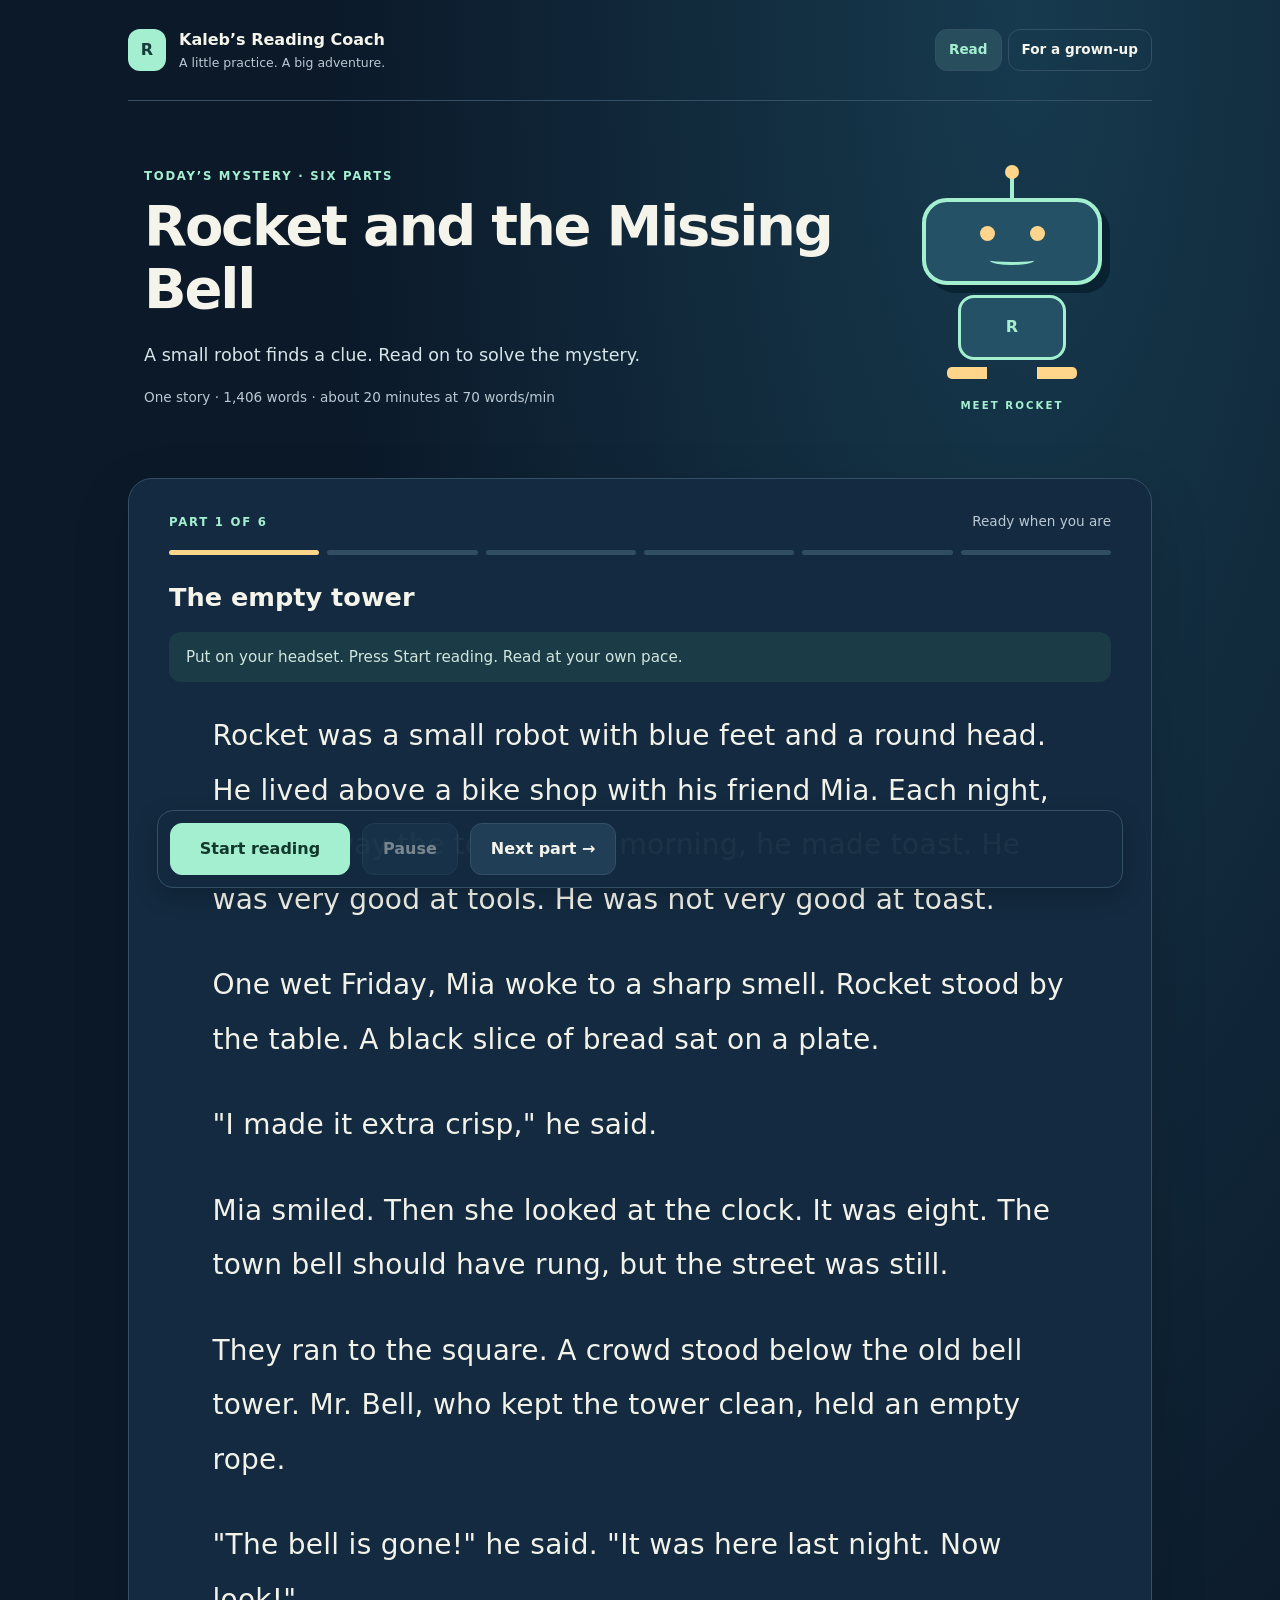
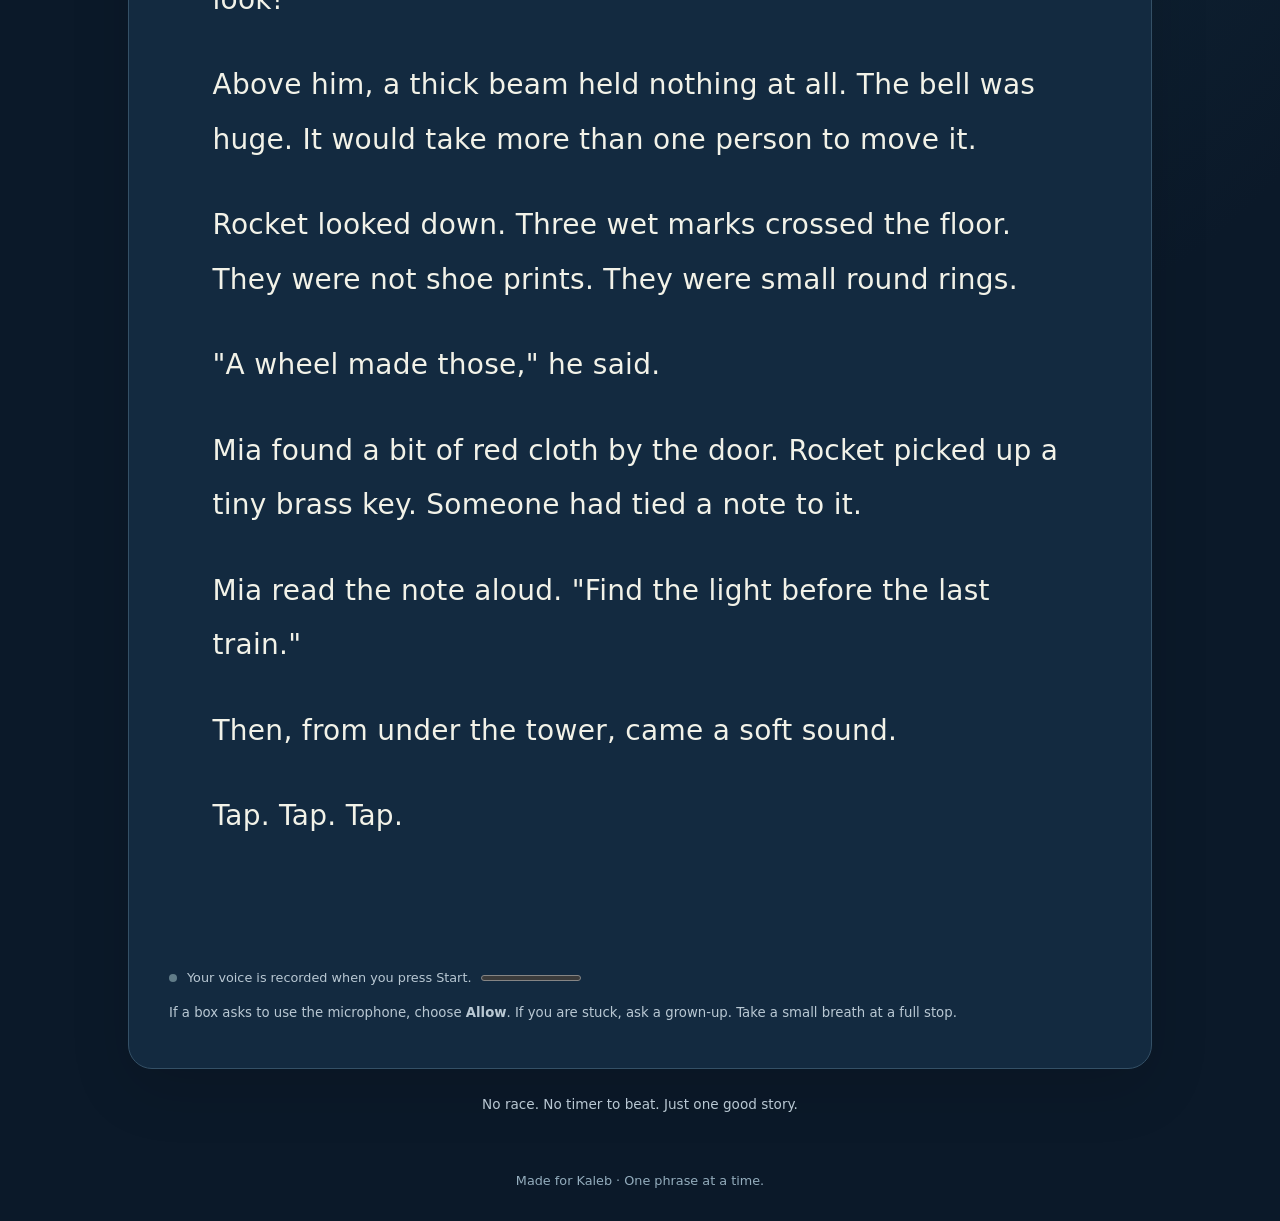
==== commit b254361b: "Enable parent headset playback test and private coaching setup" ====
--- a/index.html
+++ b/index.html
@@ -1,32 +1,32 @@
-<!doctype html>
-<html lang="en"><head><meta charset="utf-8"><meta name="viewport" content="width=device-width,initial-scale=1"><meta name="theme-color" content="#10253c"><title>Kaleb's Reading Coach · Rocket's Mystery</title><link rel="stylesheet" href="style.css?v=2.0"><script defer src="story.js?v=2.0"></script><script defer src="core.js?v=2.0"></script><script defer src="app.js?v=2.0"></script></head>
-<body><div class="shell">
-<header><a class="brand" href="#" id="homeLink"><span class="brand-icon" aria-hidden="true">R</span><span>Kaleb’s Reading Coach<small>A little practice. A big adventure.</small></span></a><nav aria-label="Views"><button id="readerTab" aria-pressed="true">Read</button><button id="parentTab" aria-pressed="false">For a grown-up</button></nav></header>
-<main id="readerView">
-  <section id="welcome" class="welcome"><div><p class="eyebrow">TODAY’S MYSTERY · SIX PARTS</p><h1>Rocket and the<br>Missing Bell</h1><p class="lede">The town bell is gone. A small robot finds a key.<br>Can Rocket and Mia find out what happened?</p><p class="meta" id="storyMeta"></p></div><div class="robot" aria-hidden="true"><div class="antenna"></div><div class="head"><i></i><i></i><b></b></div><div class="body">R</div><div class="feet"></div><span>MEET ROCKET</span></div></section>
-  <section class="reader-card" aria-labelledby="chapterTitle">
-    <div class="chapter-top"><p class="eyebrow" id="chapterLabel">PART 1 OF 6</p><span id="childStatus" role="status">Ready when you are</span></div>
-    <div class="steps" id="steps" aria-label="Story progress"></div>
-    <h2 id="chapterTitle" tabindex="-1"></h2>
-    <p id="readingHint" class="reading-hint" role="status">Put on your headset. Press Start reading. Read at your own pace.</p>
-    <div id="helpBox" class="help" role="alert" hidden></div>
-    <div id="passage" class="passage" aria-label="Story text"></div>
-    <div id="finishCard" class="finish" hidden><span aria-hidden="true">★</span><h2>Mystery solved, Kaleb!</h2><p>You stayed with Rocket right to the end. Your reading is ready for a grown-up to hear.</p></div>
-    <div class="reader-controls"><button id="startBtn" class="primary">Start reading</button><button id="pauseBtn" class="secondary" disabled>Pause</button><button id="nextBtn" class="secondary">Next part →</button></div>
-    <div class="mic-row"><span id="recordDot" aria-hidden="true"></span><span id="recordingNote">Your voice is recorded when you press Start.</span><meter id="inputLevel" min="0" max="100" value="0" aria-label="Microphone sound level"></meter></div>
-    <p class="quiet">If a box asks to use the microphone, choose <strong>Allow</strong>. If you are stuck, ask a grown-up. Take a small breath at a full stop.</p>
-  </section>
-  <p class="bottom-note">No race. No timer to beat. Just one good story.</p>
-</main>
-<main id="parentView" hidden>
-  <div class="parent-heading"><div><p class="eyebrow">PARENT REVIEW</p><h1>Listen. Notice. Practise.</h1><p>Speech recognition is a clue, not a pronunciation grade.</p></div><button id="backBtn" class="secondary">Back to Kaleb’s story</button></div>
-  <div class="stats" id="stats"></div><p class="quiet" id="rateNote"></p>
-  <section class="panel"><h2>Recordings &amp; report</h2><p>Recording is automatic in every reading segment. Pause stops the mic; Continue makes a new clip. Clips stay on this device. The browser speech service may process speech online.</p><p id="saveStatus" role="status"></p><div class="button-row"><button id="csvBtn" class="primary">Download CSV report</button><button id="bundleBtn" class="secondary">Download report + audio (.zip)</button><button id="jsonBtn" class="secondary">Download report (.json)</button></div><p id="exportStatus" class="quiet" role="status"></p><div id="recordings"></div></section>
-  <section class="panel"><h2>What to practise next</h2><div id="suggestions"></div><p class="quiet">Choose two or three short phrases after listening. Model a smooth reading, then let Kaleb reread. A normal breath at punctuation is not a mistake.</p></section>
-  <section class="panel"><h2>Check a part of the story</h2><label for="reviewSection">Story part</label><select id="reviewSection"></select><p id="sectionStats" class="quiet"></p><p class="quiet">Tap a word to add a parent check. Only this view shows unverified skips and unclear matches.</p><div class="legend"><span>Green: speech match</span><span>Amber: automatic flag</span><span>Underline: parent checked</span></div><div id="reviewPassage" class="review-passage"></div><fieldset id="markPanel" hidden><legend id="selectedWord"></legend><div class="button-row"><button data-mark="correct">Read correctly</button><button data-mark="hesitation">Long hesitation</button><button data-mark="skipped">Skipped</button><button data-mark="pronunciation">Mispronounced</button><button data-mark="unsure">Not sure</button><button data-mark="clear">Clear mark</button></div></fieldset><h3>Words heard</h3><p id="transcript" class="transcript"></p><details><summary>Audio gaps (unverified)</summary><div id="gapList"></div><p class="quiet">Based on local sound levels, not exact word timing. Quiet microphones, thinking, and natural breaths can all create gaps. Listen before deciding.</p></details></section>
-  <section class="panel"><h2>Headset &amp; setup</h2><p id="inputStatus">Headset not checked yet.</p><p id="speechStatus">Speech service not started.</p><p>Chrome should remember A19 and the permission you already allowed. Keep the headset connected before opening the site. If the sound meter stays flat, check its mute switch and Chrome’s selected microphone.</p><button id="micTestBtn" class="secondary">Check headset (5 seconds)</button><p id="micTestResult" role="status"></p><p class="quiet">A site cannot bypass a browser permission prompt. If one returns, choose Allow or have a grown-up help.</p></section>
-  <section class="panel"><h2>Saved sessions on this device</h2><label for="sessionSelect">Session</label><select id="sessionSelect"></select><button id="loadSessionBtn" class="secondary">Open selected session</button><p class="quiet">Sessions and audio are saved in this browser when storage is available. Download a ZIP for a copy you can keep or share. Clearing site data removes browser copies.</p><button id="newSessionBtn" class="secondary">Start a new story session</button><p id="newSessionStatus" role="status"></p></section>
-  <details class="panel"><summary>About this practice story</summary><p id="storyDetails"></p><p>The vocabulary is intended for familiar-word fluency practice around Grade 3; it has not been formally levelled. Adjust with Kaleb’s teacher if many words need decoding. The time estimate depends on his pace. There is no 20-minute cut-off.</p><p>v2.0 · Text and drawing are original. No account, external images, analytics, or automatic report uploads.</p></details>
-</main><footer>Made for Kaleb · One phrase at a time.</footer>
-</div></body></html>
+<!doctype html>
+<html lang="en"><head><meta charset="utf-8"><meta name="viewport" content="width=device-width,initial-scale=1"><meta name="theme-color" content="#10253c"><title>Kaleb's Reading Coach · Rocket's Mystery</title><link rel="stylesheet" href="style.css?v=2.1"><script defer src="story.js?v=2.1"></script><script defer src="core.js?v=2.1"></script><script defer src="headset-test.js?v=2.1"></script><script defer src="app-v2.1.js?v=2.1"></script><script defer src="coach-client.js?v=2.1"></script></head>
+<body><div class="shell">
+<header><a class="brand" href="#" id="homeLink"><span class="brand-icon" aria-hidden="true">R</span><span>Kaleb’s Reading Coach<small>A little practice. A big adventure.</small></span></a><nav aria-label="Views"><button id="readerTab" aria-pressed="true">Read</button><button id="parentTab" aria-pressed="false">For a grown-up</button></nav></header>
+<main id="readerView">
+  <section id="welcome" class="welcome"><div><p class="eyebrow">TODAY’S MYSTERY · SIX PARTS</p><h1 id="storyTitle">Rocket and the<br>Missing Bell</h1><p class="lede" id="storyIntro">The town bell is gone. A small robot finds a key.<br>Can Rocket and Mia find out what happened?</p><p class="meta" id="storyMeta"></p></div><div class="robot" aria-hidden="true"><div class="antenna"></div><div class="head"><i></i><i></i><b></b></div><div class="body">R</div><div class="feet"></div><span>MEET ROCKET</span></div></section>
+  <section class="reader-card" aria-labelledby="chapterTitle">
+    <div class="chapter-top"><p class="eyebrow" id="chapterLabel">PART 1 OF 6</p><span id="childStatus" role="status">Ready when you are</span></div>
+    <div class="steps" id="steps" aria-label="Story progress"></div>
+    <h2 id="chapterTitle" tabindex="-1"></h2>
+    <p id="readingHint" class="reading-hint" role="status">Put on your headset. Press Start reading. Read at your own pace.</p>
+    <div id="helpBox" class="help" role="alert" hidden></div>
+    <div id="passage" class="passage" aria-label="Story text"></div>
+    <div id="finishCard" class="finish" hidden><span aria-hidden="true">★</span><h2>Mystery solved, Kaleb!</h2><p>You stayed with Rocket right to the end. Your reading is saved.</p><p id="childCoachStatus" role="status"></p><div id="autoPractice"></div><button id="nextStoryBtn" class="primary" hidden>Start my next mystery</button></div>
+    <div class="reader-controls"><button id="startBtn" class="primary">Start reading</button><button id="pauseBtn" class="secondary" disabled>Pause</button><button id="nextBtn" class="secondary">Next part →</button></div>
+    <div class="mic-row"><span id="recordDot" aria-hidden="true"></span><span id="recordingNote">Your voice is recorded when you press Start.</span><meter id="inputLevel" min="0" max="100" value="0" aria-label="Microphone sound level"></meter></div>
+    <p class="quiet">If a box asks to use the microphone, choose <strong>Allow</strong>. If you are stuck, ask a grown-up. Take a small breath at a full stop.</p>
+  </section>
+  <p class="bottom-note">No race. No timer to beat. Just one good story.</p>
+</main>
+<main id="parentView" hidden>
+  <div class="parent-heading"><div><p class="eyebrow">PARENT REVIEW</p><h1>Listen. Notice. Practise.</h1><p>Speech recognition is a clue, not a pronunciation grade.</p></div><button id="backBtn" class="secondary">Back to Kaleb’s story</button></div>
+  <div class="stats" id="stats"></div><p class="quiet" id="rateNote"></p>
+  <section class="panel"><h2>Recordings &amp; report</h2><p>Recording is automatic in every reading segment. Pause stops the mic; Continue makes a new clip. Clips stay on this device. The browser speech service may process speech online.</p><p id="saveStatus" role="status"></p><div class="button-row"><button id="csvBtn" class="primary">Download CSV report</button><button id="bundleBtn" class="secondary">Download report + audio (.zip)</button><button id="jsonBtn" class="secondary">Download report (.json)</button></div><p id="exportStatus" class="quiet" role="status"></p><div id="recordings"></div></section>
+  <section class="panel"><h2>Automatic coaching</h2><p id="aiStatus" role="status">Checking the private coach connection…</p><label><input id="autoEnabled" type="checkbox"> Prepare practice automatically when the story finishes</label><p class="quiet">When enabled in the private laptop version, recordings go to OpenAI for transcription. Likely practice targets help create the next story. These are not confirmed mistakes. Keep the laptop on and this tab open until the next story is ready.</p><p id="parentPlanSummary" style="white-space:pre-line"></p><details id="connectionSetup" hidden><summary>Private AI connection</summary><p>Enter the API key here on this laptop only. Windows encrypts it for your account. It is never added to the public website.</p><label for="apiKeyInput">OpenAI API key</label><input id="apiKeyInput" type="password" autocomplete="off"><label><input id="childDataApproved" type="checkbox"> My OpenAI project has zero data retention enabled for child data, and I allow these recordings to be processed.</label><button id="saveConnection" type="button">Save private connection</button></details><button id="analyseBtn" class="secondary" disabled>Retry coaching</button></section><section class="panel"><h2>What to practise next</h2><div id="suggestions"></div><p class="quiet">Choose two or three short phrases after listening. Model a smooth reading, then let Kaleb reread. A normal breath at punctuation is not a mistake.</p></section>
+  <section class="panel"><h2>Check a part of the story</h2><label for="reviewSection">Story part</label><select id="reviewSection"></select><p id="sectionStats" class="quiet"></p><p class="quiet">Tap a word to add a parent check. Only this view shows unverified skips and unclear matches.</p><div class="legend"><span>Green: speech match</span><span>Amber: automatic flag</span><span>Underline: parent checked</span></div><div id="reviewPassage" class="review-passage"></div><fieldset id="markPanel" hidden><legend id="selectedWord"></legend><div class="button-row"><button data-mark="correct">Read correctly</button><button data-mark="hesitation">Long hesitation</button><button data-mark="skipped">Skipped</button><button data-mark="pronunciation">Mispronounced</button><button data-mark="unsure">Not sure</button><button data-mark="clear">Clear mark</button></div></fieldset><h3>Words heard</h3><p id="transcript" class="transcript"></p><details><summary>Audio gaps (unverified)</summary><div id="gapList"></div><p class="quiet">Based on local sound levels, not exact word timing. Quiet microphones, thinking, and natural breaths can all create gaps. Listen before deciding.</p></details></section>
+  <section class="panel"><h2>Headset &amp; setup</h2><p id="inputStatus">Headset not checked yet.</p><p id="speechStatus">Speech service not started.</p><p>Chrome should remember A19 and the permission you already allowed. Keep the headset connected before opening the site. If the sound meter stays flat, check its mute switch and Chrome’s selected microphone.</p><button id="micTestBtn" class="secondary">Test headset (10 seconds)</button><p id="micTestResult" role="status"></p><meter id="testInputLevel" min="0" max="100" value="0" aria-label="Test microphone sound level"></meter><p id="testHeard">Read: This is a little robot. His name is Rocket.</p><audio id="testPlayback" controls hidden></audio><p class="quiet">If playback sounds distorted, lower A19’s input volume in Windows Sound settings and repeat the test. The playback volume slider only changes what you hear; it does not change microphone sensitivity.</p><p class="quiet">A site cannot bypass a browser permission prompt. If one returns, choose Allow or have a grown-up help.</p></section>
+  <section class="panel"><h2>Saved sessions on this device</h2><label for="sessionSelect">Session</label><select id="sessionSelect"></select><button id="loadSessionBtn" class="secondary">Open selected session</button><p class="quiet">Sessions and audio are saved in this browser when storage is available. Download a ZIP for a copy you can keep or share. Clearing site data removes browser copies.</p><button id="newSessionBtn" class="secondary">Start a new story session</button><p id="newSessionStatus" role="status"></p></section>
+  <details class="panel"><summary>About this practice story</summary><p id="storyDetails"></p><p>The vocabulary is intended for familiar-word fluency practice around Grade 3; it has not been formally levelled. Adjust with Kaleb’s teacher if many words need decoding. The time estimate depends on his pace. There is no 20-minute cut-off.</p><p>v2.1 · Original robot story. No analytics. Automatic coaching requires the private laptop connection; the public website never holds an API key.</p></details>
+</main><footer>Made for Kaleb · One phrase at a time.</footer>
+</div></body></html>
 
